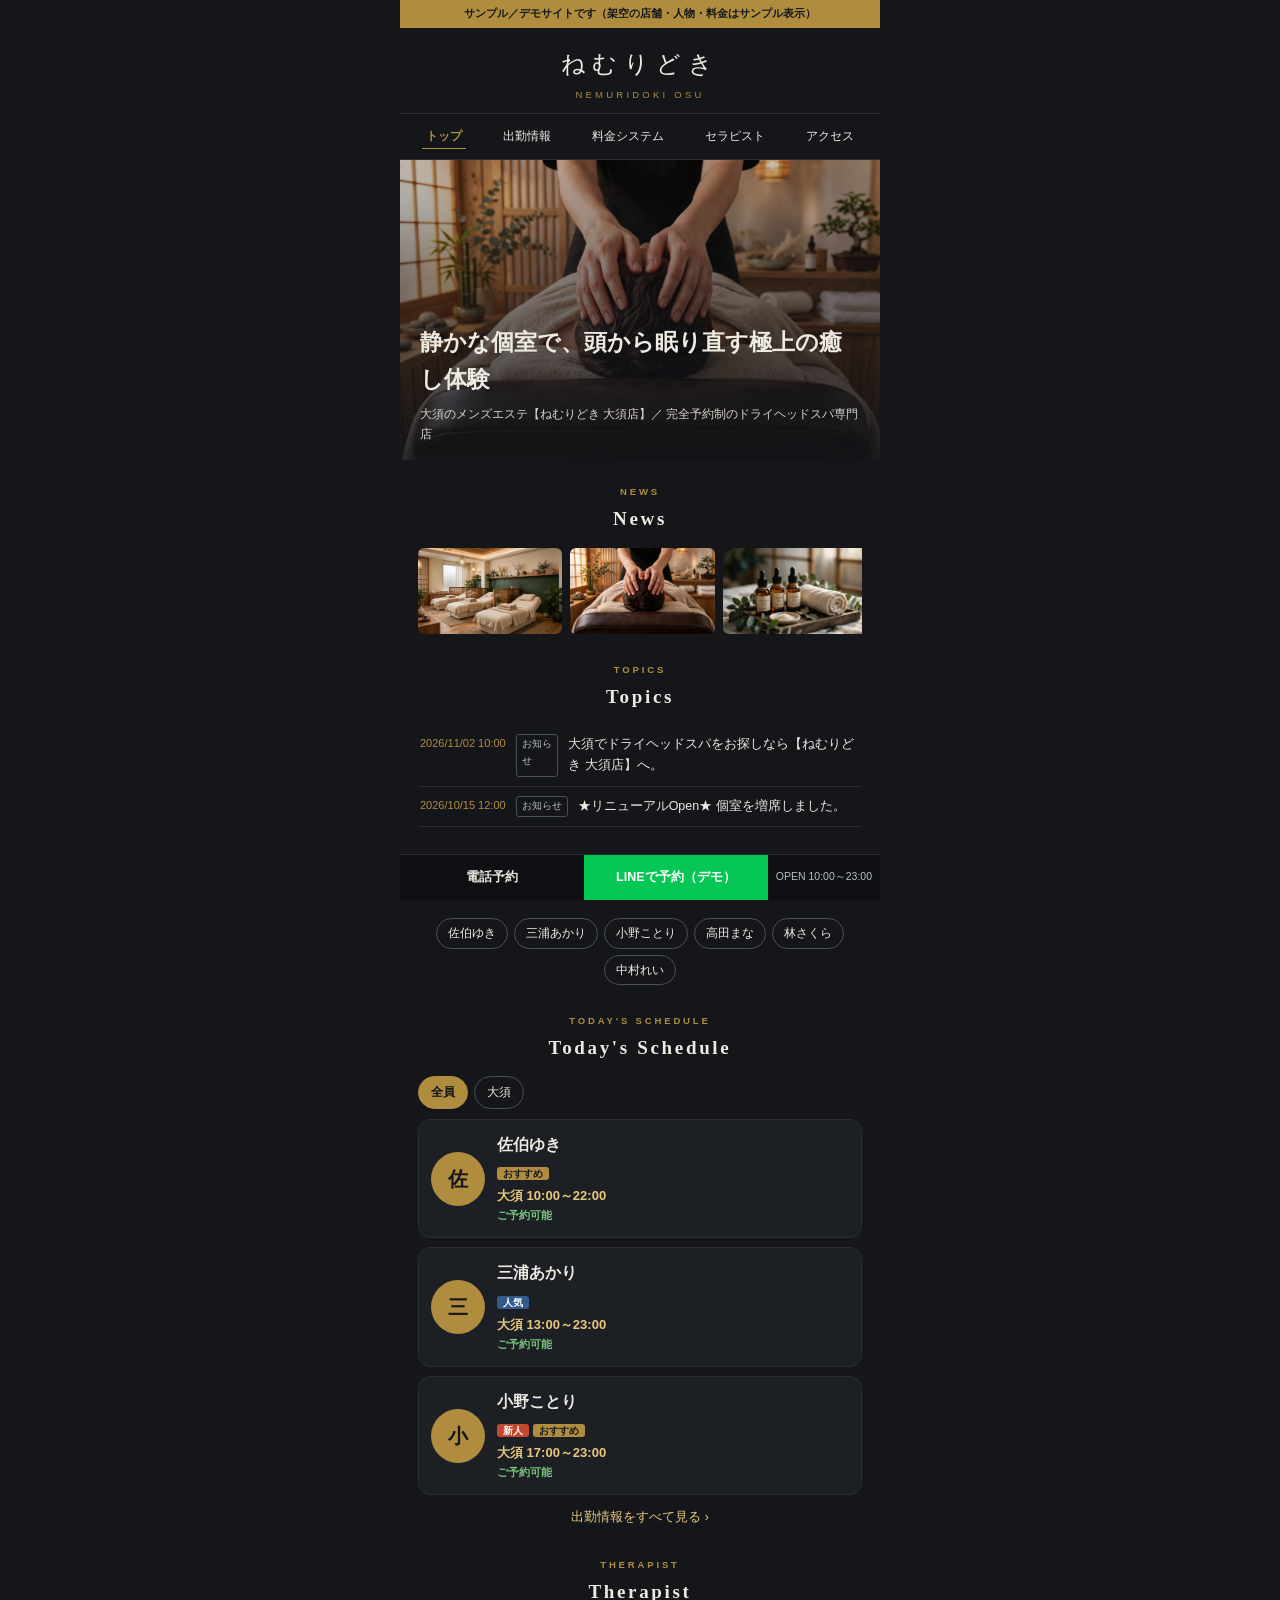
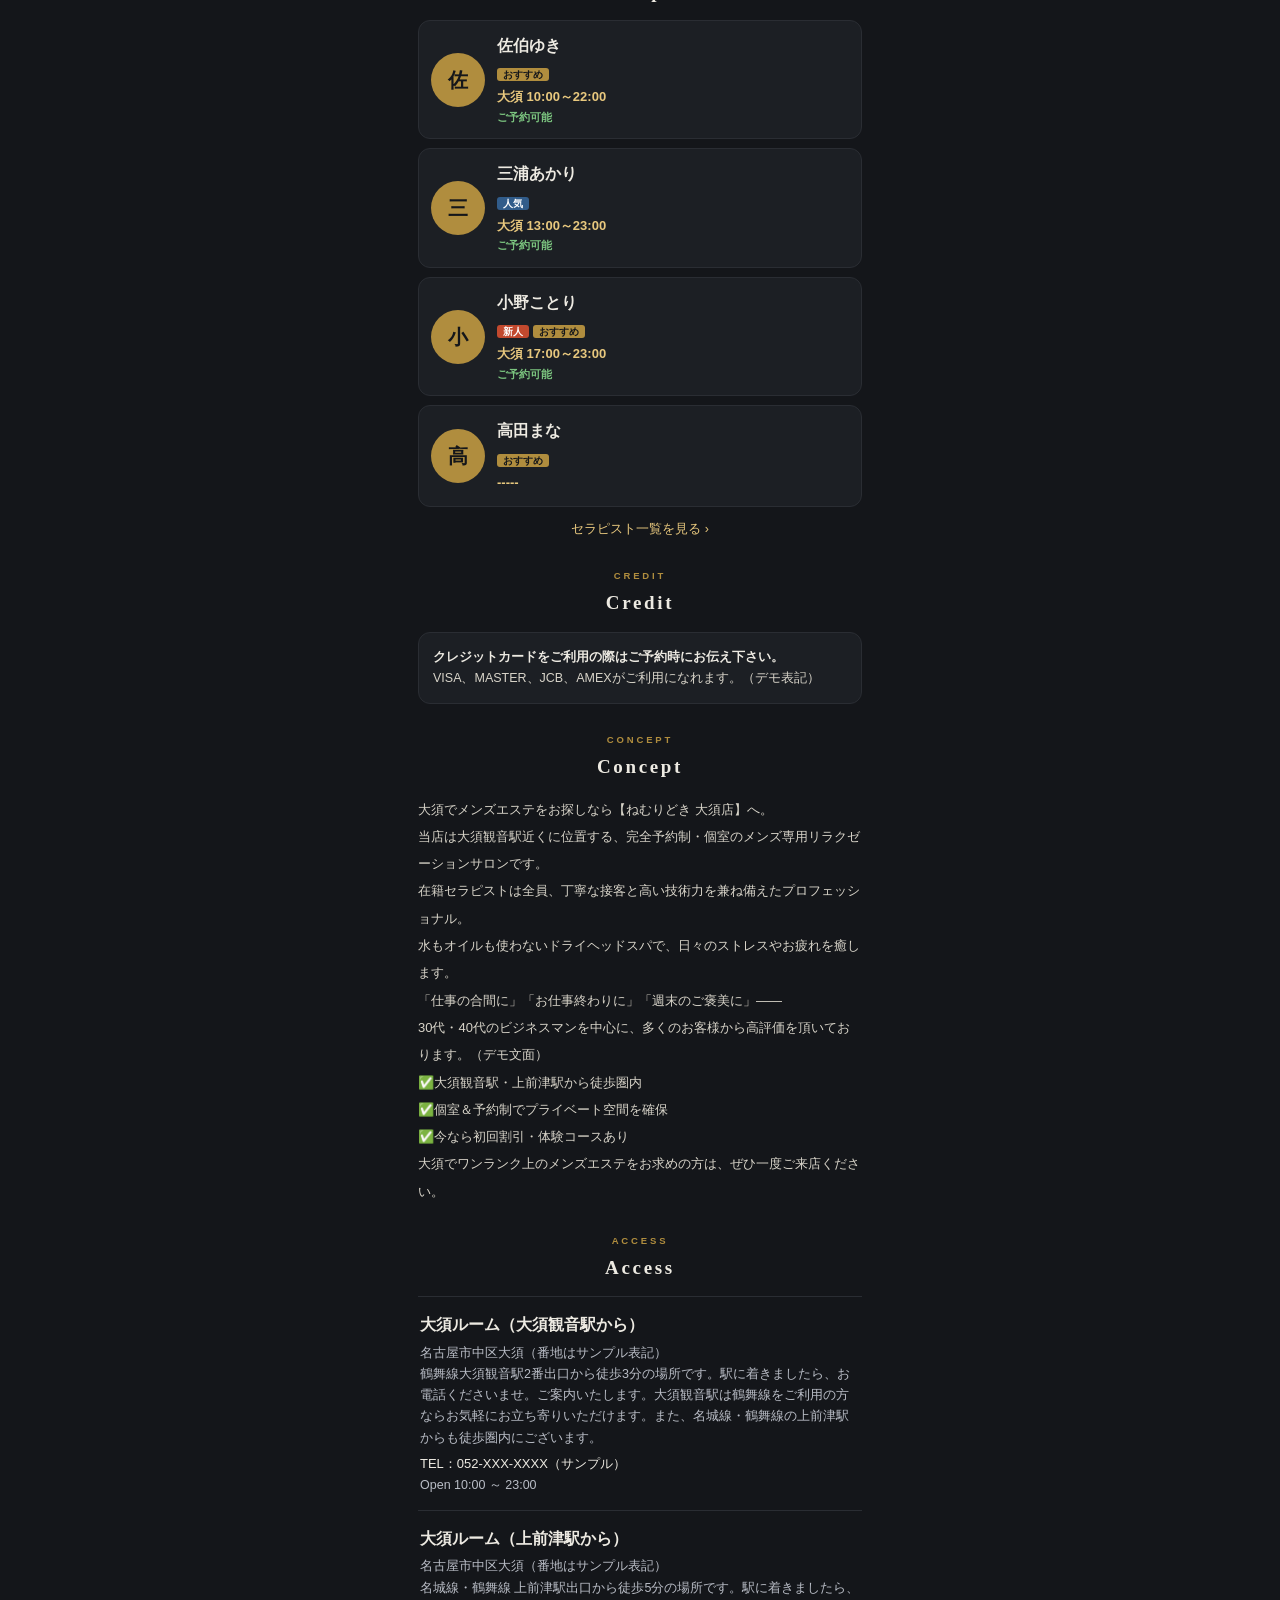
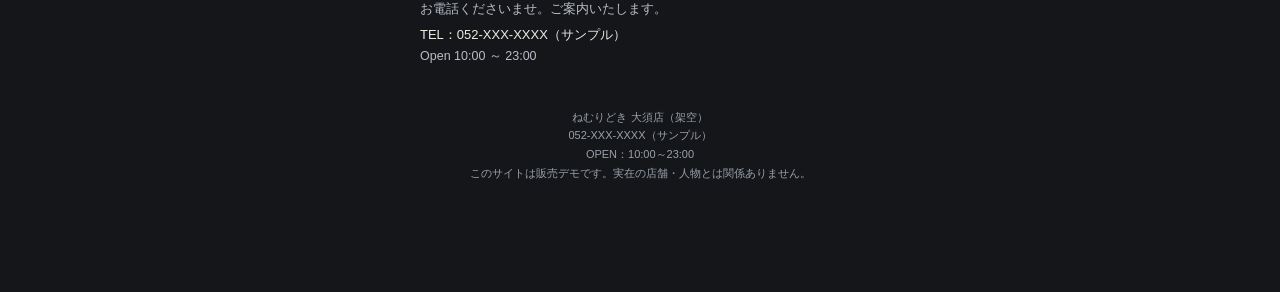
==== index.html @ 0ab3f59b "Build Hideaways-goal replica with Osu text (fictional demo)" ====
<!DOCTYPE html><html lang="ja"><head><meta charset="UTF-8"><meta name="viewport" content="width=device-width,initial-scale=1">
<title>大須のメンズエステ【ねむりどき 大須店】静かな個室で極上の癒し体験（デモ）</title><link rel="stylesheet" href="style.css"></head><body>
<div class="demo">サンプル／デモサイトです（架空の店舗・人物・料金はサンプル表示）</div>
<header class="top"><div class="logo">ねむりどき<small>NEMURIDOKI OSU</small></div></header>
<nav class="main"><a href="index.html" class="on">トップ</a><a href="schedule.html">出勤情報</a><a href="system.html">料金システム</a><a href="therapist.html">セラピスト</a><a href="#access">アクセス</a></nav>
<div class="fv"><img src="img/treatment.jpg"><div class="veil"></div><div class="txt">
<h1>静かな個室で、頭から眠り直す極上の癒し体験</h1>
<p>大須のメンズエステ【ねむりどき 大須店】／ 完全予約制のドライヘッドスパ専門店</p></div></div>
<section><h2 class="sec"><small>NEWS</small>News</h2>
<div class="slider"><img src="img/interior.jpg"><img src="img/treatment.jpg"><img src="img/aroma.jpg"></div>
</section>
<section><h2 class="sec"><small>TOPICS</small>Topics</h2>
<div class="topic"><span class="d">2026/11/02 10:00</span><span class="tag">お知らせ</span><span>大須でドライヘッドスパをお探しなら【ねむりどき 大須店】へ。</span></div>
<div class="topic"><span class="d">2026/10/15 12:00</span><span class="tag">お知らせ</span><span>★リニューアルOpen★ 個室を増席しました。</span></div>
</section>
<section><h2 class="sec"><small>PICK UP</small>Pick Up</h2>
<div class="pickup"><span>佐伯ゆき</span><span>三浦あかり</span><span>小野ことり</span><span>高田まな</span><span>林さくら</span><span>中村れい</span></div>
</section>
<section><h2 class="sec"><small>TODAY'S SCHEDULE</small>Today's Schedule</h2>
<div class="tabs"><span class="on">全員</span><span>大須</span></div>
<div id="today"></div>
<a class="more" href="schedule.html">出勤情報をすべて見る ›</a>
</section>
<section><h2 class="sec"><small>THERAPIST</small>Therapist</h2>
<div id="pickup"></div>
<a class="more" href="therapist.html">セラピスト一覧を見る ›</a>
</section>
<section><h2 class="sec"><small>CREDIT</small>Credit</h2>
<div class="credit"><b>クレジットカードをご利用の際はご予約時にお伝え下さい。</b><br>VISA、MASTER、JCB、AMEXがご利用になれます。（デモ表記）</div>
</section>
<section><h2 class="sec"><small>CONCEPT</small>Concept</h2>
<div class="concept">
<p>大須でメンズエステをお探しなら【ねむりどき 大須店】へ。</p>
<p>当店は大須観音駅近くに位置する、完全予約制・個室のメンズ専用リラクゼーションサロンです。</p>
<p>在籍セラピストは全員、丁寧な接客と高い技術力を兼ね備えたプロフェッショナル。</p>
<p>水もオイルも使わないドライヘッドスパで、日々のストレスやお疲れを癒します。</p>
<p>「仕事の合間に」「お仕事終わりに」「週末のご褒美に」——</p>
<p>30代・40代のビジネスマンを中心に、多くのお客様から高評価を頂いております。（デモ文面）</p>
<p><span class="ck">✅</span>大須観音駅・上前津駅から徒歩圏内</p>
<p><span class="ck">✅</span>個室＆予約制でプライベート空間を確保</p>
<p><span class="ck">✅</span>今なら初回割引・体験コースあり</p>
<p>大須でワンランク上のメンズエステをお求めの方は、ぜひ一度ご来店ください。</p>
</div></section>
<section id="access"><h2 class="sec"><small>ACCESS</small>Access</h2>
<div class="room"><h3>大須ルーム（大須観音駅から）</h3>
<p>名古屋市中区大須（番地はサンプル表記）</p>
<p>鶴舞線大須観音駅2番出口から徒歩3分の場所です。駅に着きましたら、お電話くださいませ。ご案内いたします。大須観音駅は鶴舞線をご利用の方ならお気軽にお立ち寄りいただけます。また、名城線・鶴舞線の上前津駅からも徒歩圏内にございます。</p>
<p class="tel">TEL：052-XXX-XXXX（サンプル）</p><p>Open 10:00 ～ 23:00</p></div>
<div class="room"><h3>大須ルーム（上前津駅から）</h3>
<p>名古屋市中区大須（番地はサンプル表記）</p>
<p>名城線・鶴舞線 上前津駅出口から徒歩5分の場所です。駅に着きましたら、お電話くださいませ。ご案内いたします。</p>
<p class="tel">TEL：052-XXX-XXXX（サンプル）</p><p>Open 10:00 ～ 23:00</p></div>
</section>
<footer>ねむりどき 大須店（架空）<br>052-XXX-XXXX（サンプル）<br>OPEN：10:00～23:00<br>このサイトは販売デモです。実在の店舗・人物とは関係ありません。</footer>
<div class="bar"><a href="tel:0520000000">電話予約</a><a class="line" href="#">LINEで予約（デモ）</a><span class="open">OPEN 10:00～23:00</span></div>
<script>
const STAFF=[
 {n:"佐伯ゆき",ini:"佐",tm:"10:00～22:00",room:"大須",ok:true,badges:["rec"],prof:"店長 ／ 歴8年。ドライヘッド全般と眼精疲労ケア。"},
 {n:"三浦あかり",ini:"三",tm:"13:00～23:00",room:"大須",ok:true,badges:["pop"],prof:"歴5年。アロマヘッドと香りの相談。"},
 {n:"小野ことり",ini:"小",tm:"17:00～23:00",room:"大須",ok:true,badges:["new","rec"],prof:"歴3年。フットと快眠セット。（新人）"},
 {n:"高田まな",ini:"高",tm:"-----",room:"",ok:false,badges:["rec"],prof:"歴6年。首・肩の集中ケア。"},
 {n:"林さくら",ini:"林",tm:"-----",room:"",ok:false,badges:["new"],prof:"歴2年。初めての方の案内担当。（新人）"},
 {n:"中村れい",ini:"中",tm:"-----",room:"",ok:false,badges:["pop"],prof:"歴7年。ロングコースの眠りの深さ。"}
];
const B={new:'<span class="bdg new">新人</span>',rec:'<span class="bdg rec">おすすめ</span>',pop:'<span class="bdg pop">人気</span>'};
function card(s,full){return `<div class="tcard"><div class="av">${s.ini}</div><div><h3>${s.n}</h3>${s.badges.map(b=>B[b]).join("")}<div class="tm">${s.ok?s.room+" "+s.tm:s.tm}</div>${s.ok?'<div class="st">ご予約可能</div>':""}${full?`<p>${s.prof}</p>`:""}</div></div>`}
document.getElementById("today").innerHTML=STAFF.filter(s=>s.ok).map(s=>card(s)).join("");
document.getElementById("pickup").innerHTML=STAFF.slice(0,4).map(s=>card(s)).join("");
</script>
</body></html>
---- style.css ----
*{margin:0;padding:0;box-sizing:border-box}
body{font-family:"Hiragino Kaku Gothic ProN",sans-serif;background:#14161A;color:#EDEAE2;max-width:480px;margin:0 auto;line-height:1.7}
img{display:block;width:100%}
a{color:inherit}
.demo{background:#B08D3E;color:#14161A;font-size:10.5px;font-weight:700;text-align:center;padding:5px 8px}
header.top{padding:16px 18px 10px;text-align:center;border-bottom:1px solid #2A2D33}
.logo{font-family:"Hiragino Mincho ProN",serif;font-size:24px;letter-spacing:.28em}
.logo small{display:block;font-family:"Hiragino Kaku Gothic ProN",sans-serif;font-size:9.5px;letter-spacing:.34em;color:#B08D3E;margin-top:2px}
nav.main{display:flex;justify-content:space-around;padding:10px 6px;border-bottom:1px solid #2A2D33;font-size:12px}
nav.main a{text-decoration:none;padding:2px 4px}
nav.main a.on{color:#B08D3E;font-weight:700;border-bottom:1px solid #B08D3E}
.fv{position:relative}
.fv img{height:300px;object-fit:cover}
.fv .veil{position:absolute;inset:0;background:linear-gradient(180deg,rgba(20,22,26,.25),rgba(20,22,26,.88))}
.fv .txt{position:absolute;left:20px;right:20px;bottom:16px}
.fv h1{font-family:"Hiragino Mincho ProN",serif;font-size:23px;line-height:1.6;font-weight:600}
.fv p{font-size:11.5px;opacity:.9;margin-top:6px}
section{padding:24px 18px 4px}
h2.sec{font-family:"Hiragino Mincho ProN",serif;font-size:19px;letter-spacing:.14em;text-align:center;margin-bottom:12px}
h2.sec small{display:block;font-family:"Hiragino Kaku Gothic ProN",sans-serif;font-size:9.5px;letter-spacing:.3em;color:#B08D3E;margin-bottom:3px}
.slider{display:flex;gap:8px;overflow:hidden}
.slider img{width:32.5%;height:86px;object-fit:cover;border-radius:6px;flex:none}
.topic{display:flex;gap:10px;padding:9px 2px;border-bottom:1px solid #2A2D33;font-size:12.5px}
.topic .d{color:#B08D3E;font-size:11px;white-space:nowrap}
.topic .tag{font-size:10px;border:1px solid #4A4E57;border-radius:3px;padding:0 5px;color:#B9BDC6}
.pickup{display:flex;flex-wrap:wrap;gap:6px;justify-content:center}
.pickup span{border:1px solid #4A4E57;border-radius:999px;padding:4px 11px;font-size:12px}
.tabs{display:flex;gap:6px;flex-wrap:wrap;margin-bottom:10px}
.tabs button,.tabs span{border:1px solid #4A4E57;background:transparent;color:#EDEAE2;border-radius:999px;padding:5px 12px;font-size:12px;cursor:pointer}
.tabs .on{background:#B08D3E;border-color:#B08D3E;color:#14161A;font-weight:700}
.tcard{display:flex;gap:12px;background:#1C1F24;border:1px solid #2A2D33;border-radius:12px;padding:12px;margin-top:9px;align-items:center}
.av{width:54px;height:54px;border-radius:50%;background:#B08D3E;color:#14161A;display:flex;align-items:center;justify-content:center;font-size:20px;font-weight:700;flex:none;font-family:"Hiragino Mincho ProN",serif}
.tcard h3{font-size:15.5px}
.tcard .tm{font-size:13px;font-weight:700;color:#E8C87E}
.tcard p{font-size:11.5px;color:#B9BDC6}
.bdg{font-size:9.5px;font-weight:900;border-radius:3px;padding:1px 6px;margin-right:4px}
.bdg.new{background:#C2492E;color:#fff}.bdg.rec{background:#B08D3E;color:#14161A}.bdg.pop{background:#315C8A;color:#fff}
.st{font-size:10.5px;font-weight:700;color:#7BC47F}
.more{display:block;text-align:center;margin-top:12px;font-size:12.5px;color:#E8C87E;text-decoration:none}
.credit{background:#1C1F24;border:1px solid #2A2D33;border-radius:12px;padding:14px;font-size:12.5px;color:#D8D4C9}
.credit b{color:#EDEAE2}
.concept{font-size:13px;line-height:2.1;color:#D8D4C9}
.concept .ck{color:#E8C87E;font-weight:700}
.room{border-top:1px solid #2A2D33;padding:14px 2px}
.room h3{font-family:"Hiragino Mincho ProN",serif;font-size:16px;margin-bottom:4px}
.room p{font-size:12.5px;color:#B9BDC6}
.room .tel{font-size:13px;color:#EDEAE2;margin-top:4px}
table.sys{width:100%;border-collapse:collapse;margin-top:8px}
table.sys td{padding:9px 4px;border-bottom:1px solid #2A2D33;font-size:13.5px}
table.sys td:last-child{text-align:right;font-weight:700}
.tier{font-family:"Hiragino Mincho ProN",serif;font-size:17px;margin-top:18px;color:#E8C87E}
.tier small{display:block;font-family:"Hiragino Kaku Gothic ProN",sans-serif;font-size:11px;color:#B9BDC6;letter-spacing:0}
.promise{font-size:11.5px;color:#B08D3E;font-weight:700}
.note{font-size:11.5px;color:#9AA0AA;margin-top:8px;line-height:1.8}
footer{padding:22px 18px 110px;text-align:center;font-size:11px;color:#9AA0AA}
.bar{position:fixed;left:0;right:0;bottom:0;max-width:480px;margin:0 auto;display:flex;background:#0E1013;border-top:1px solid #2A2D33;z-index:5}
.bar a{flex:1;text-align:center;padding:12px 4px;font-size:12.5px;font-weight:700;text-decoration:none}
.bar a.line{background:#06C755;color:#fff}
.bar .open{align-self:center;font-size:10.5px;color:#B9BDC6;padding:0 8px;white-space:nowrap}
.hidden{display:none}
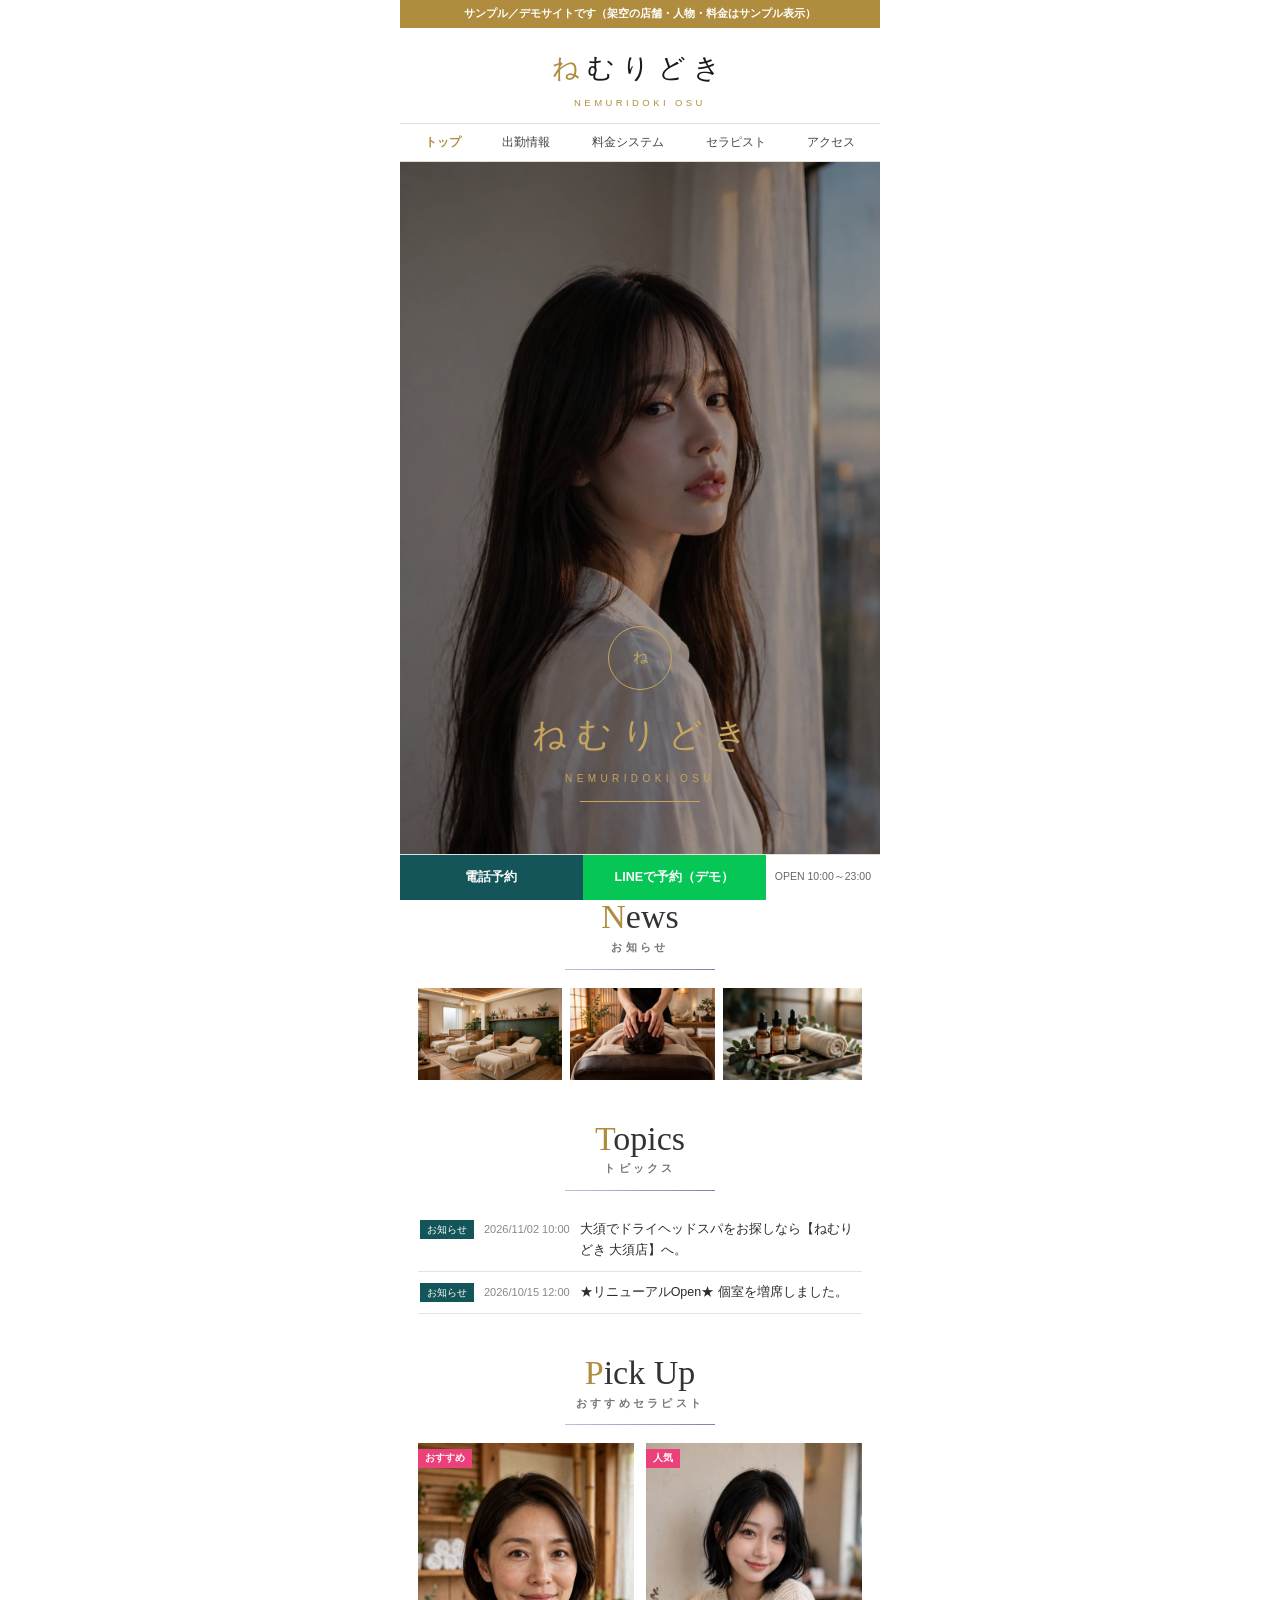
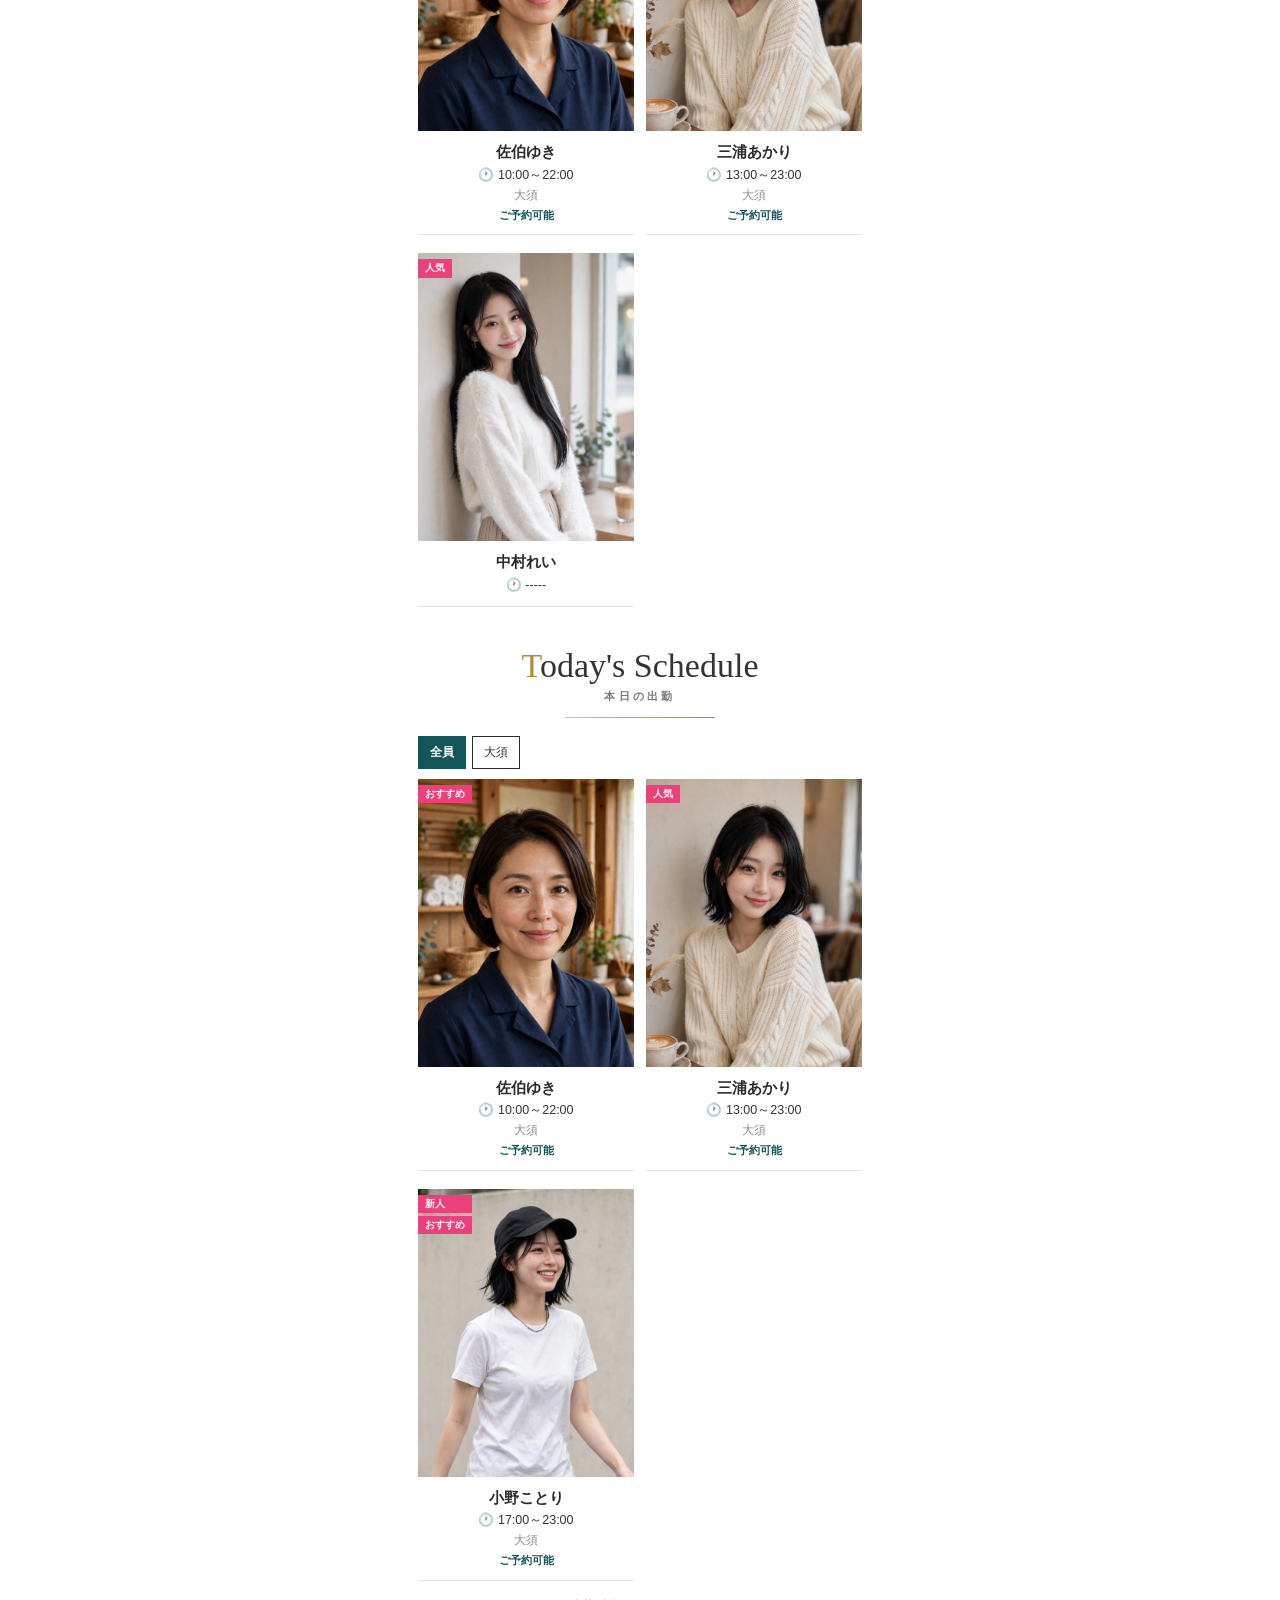
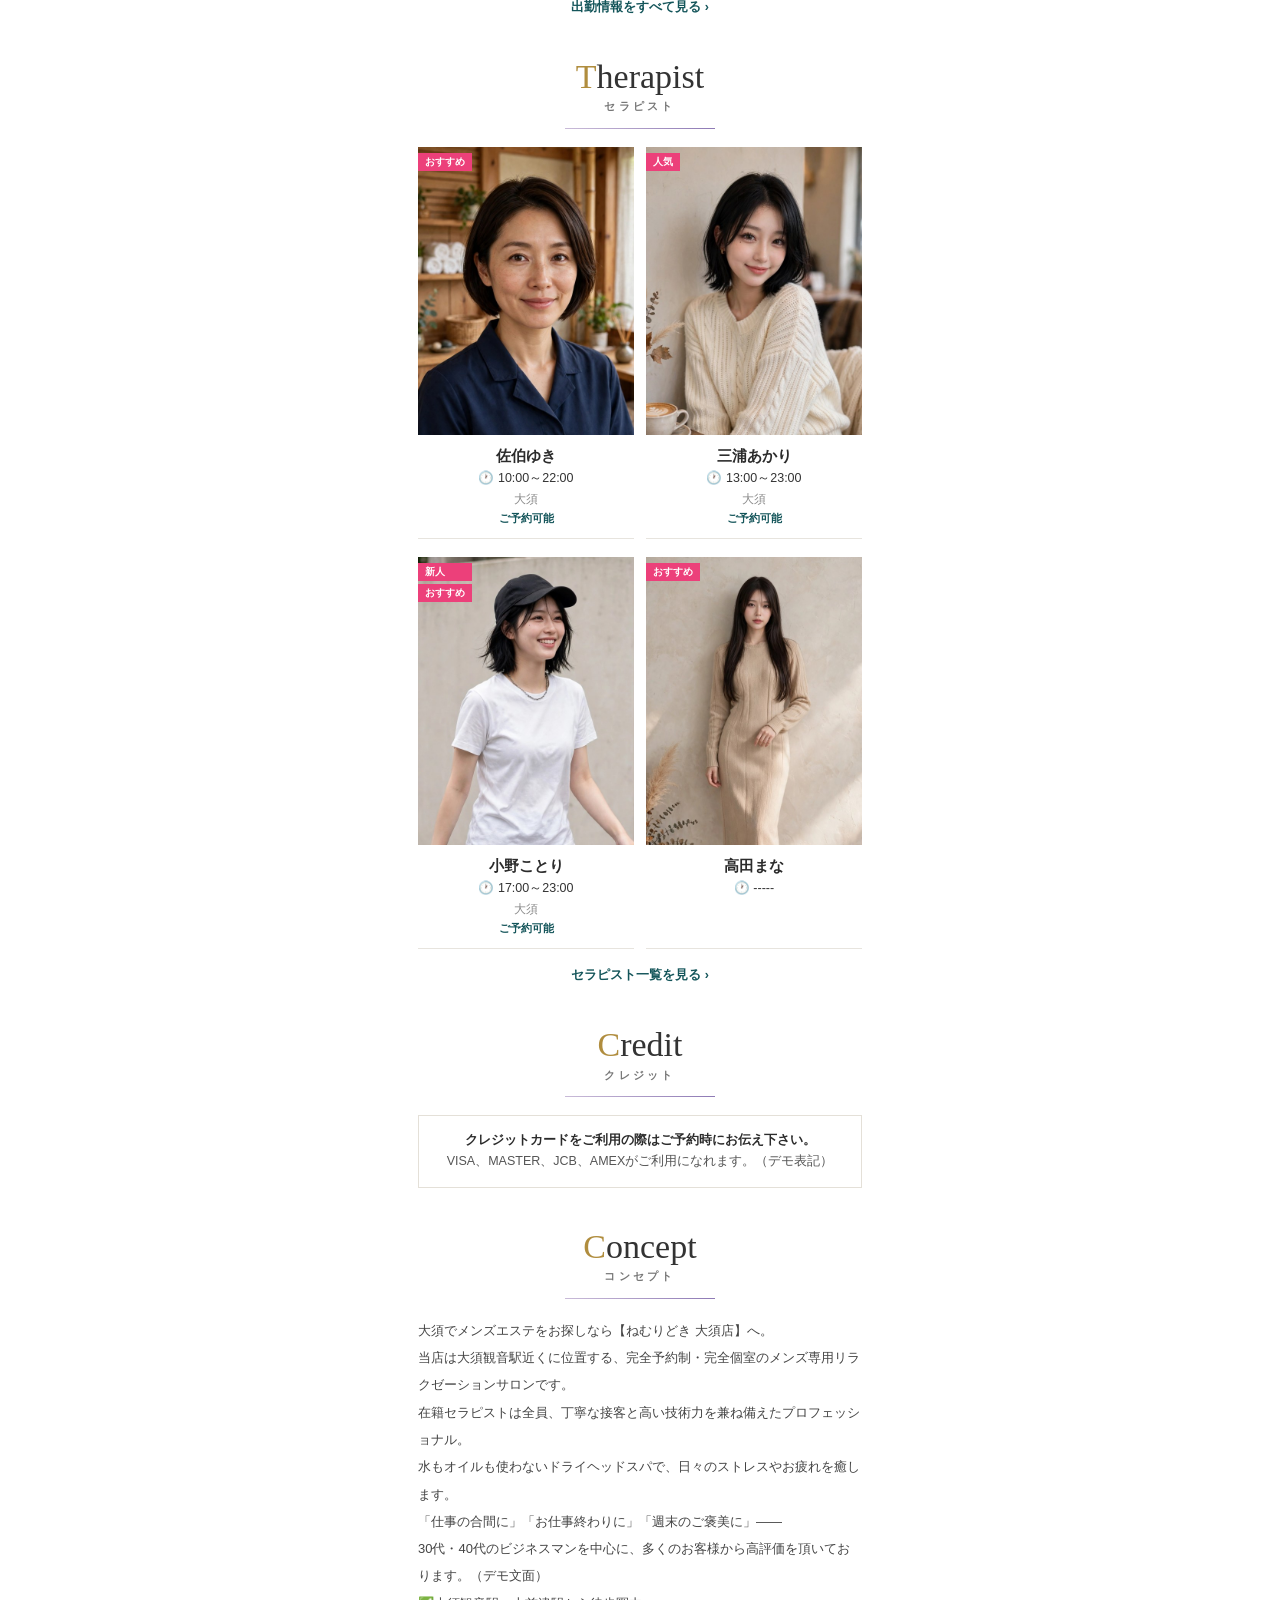
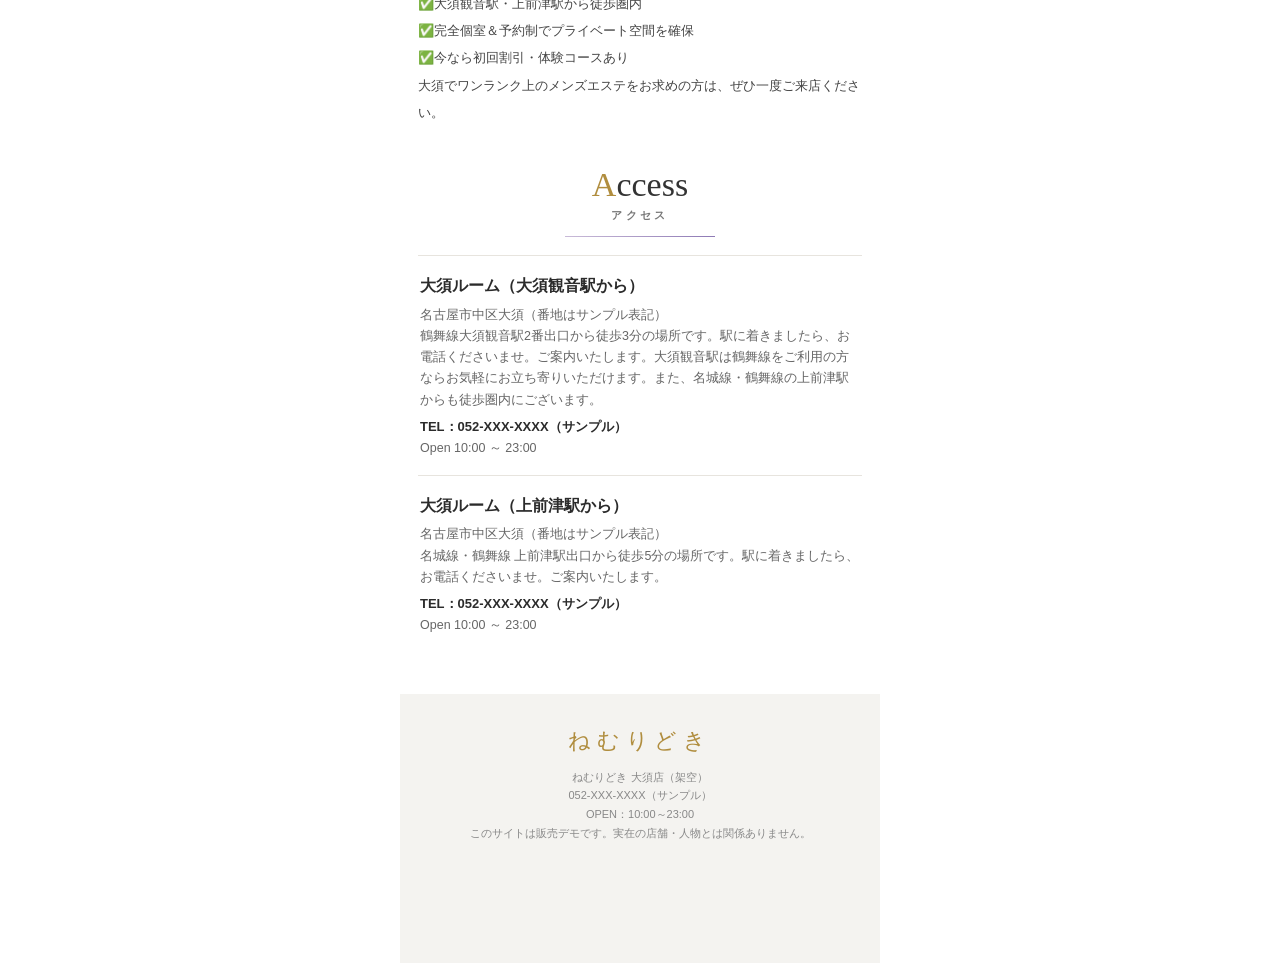
==== commit 6c5d7496: "Rebuild v2: match goal visuals (light theme, script headings, 3:4 photo cards, pink badges); staff p" ====
--- a/index.html
+++ b/index.html
@@ -1,47 +1,37 @@
-<!DOCTYPE html><html lang="ja"><head><meta charset="UTF-8"><meta name="viewport" content="width=device-width,initial-scale=1">
-<title>大須のメンズエステ【ねむりどき 大須店】静かな個室で極上の癒し体験（デモ）</title><link rel="stylesheet" href="style.css"></head><body>
-<div class="demo">サンプル／デモサイトです（架空の店舗・人物・料金はサンプル表示）</div>
-<header class="top"><div class="logo">ねむりどき<small>NEMURIDOKI OSU</small></div></header>
-<nav class="main"><a href="index.html" class="on">トップ</a><a href="schedule.html">出勤情報</a><a href="system.html">料金システム</a><a href="therapist.html">セラピスト</a><a href="#access">アクセス</a></nav>
-<div class="fv"><img src="img/treatment.jpg"><div class="veil"></div><div class="txt">
-<h1>静かな個室で、頭から眠り直す極上の癒し体験</h1>
-<p>大須のメンズエステ【ねむりどき 大須店】／ 完全予約制のドライヘッドスパ専門店</p></div></div>
-<section><h2 class="sec"><small>NEWS</small>News</h2>
-<div class="slider"><img src="img/interior.jpg"><img src="img/treatment.jpg"><img src="img/aroma.jpg"></div>
-</section>
-<section><h2 class="sec"><small>TOPICS</small>Topics</h2>
-<div class="topic"><span class="d">2026/11/02 10:00</span><span class="tag">お知らせ</span><span>大須でドライヘッドスパをお探しなら【ねむりどき 大須店】へ。</span></div>
-<div class="topic"><span class="d">2026/10/15 12:00</span><span class="tag">お知らせ</span><span>★リニューアルOpen★ 個室を増席しました。</span></div>
-</section>
-<section><h2 class="sec"><small>PICK UP</small>Pick Up</h2>
-<div class="pickup"><span>佐伯ゆき</span><span>三浦あかり</span><span>小野ことり</span><span>高田まな</span><span>林さくら</span><span>中村れい</span></div>
-</section>
-<section><h2 class="sec"><small>TODAY'S SCHEDULE</small>Today's Schedule</h2>
+<!DOCTYPE html><html lang="ja"><head><meta charset="UTF-8"><meta name="viewport" content="width=device-width,initial-scale=1"><title>大須のメンズエステ【ねむりどき 大須店】完全個室で極上の癒し体験（デモ）</title><link rel="stylesheet" href="style.css"></head><body>
+<div class="demo">サンプル／デモサイトです（架空の店舗・人物・料金はサンプル表示）</div><div id="splash"><div class="lg">ねむりどき<small>NEMURIDOKI OSU</small></div></div><header class="top"><div class="logo"><span class="g">ね</span>むりどき<small>NEMURIDOKI OSU</small></div></header>
+<nav class="main"><a href="index.html" class="on">トップ</a><a href="schedule.html" >出勤情報</a><a href="system.html" >料金システム</a><a href="therapist.html" >セラピスト</a><a href="index.html#access" >アクセス</a></nav>
+<div class="fv"><img src="img/hero.jpg"><div class="veil"></div><div class="lg"><div class="mark">ね</div><div class="nm">ねむりどき</div><div class="en">NEMURIDOKI OSU</div><div class="rule"></div></div></div>
+<section><h2 class="sec"><span class="en">News</span><span class="ja">お知らせ</span></h2>
+<div class="slider"><img src="img/interior.jpg"><img src="img/treatment.jpg"><img src="img/aroma.jpg"></div></section>
+<section><h2 class="sec"><span class="en">Topics</span><span class="ja">トピックス</span></h2>
+<div class="topic"><span class="tag">お知らせ</span><span class="d">2026/11/02 10:00</span><span>大須でドライヘッドスパをお探しなら【ねむりどき 大須店】へ。</span></div>
+<div class="topic"><span class="tag">お知らせ</span><span class="d">2026/10/15 12:00</span><span>★リニューアルOpen★ 個室を増席しました。</span></div></section>
+<section><h2 class="sec"><span class="en">Pick Up</span><span class="ja">おすすめセラピスト</span></h2>
+<div class="grid" id="pickup"></div></section>
+<section><h2 class="sec"><span class="en">Today's Schedule</span><span class="ja">本日の出勤</span></h2>
 <div class="tabs"><span class="on">全員</span><span>大須</span></div>
-<div id="today"></div>
-<a class="more" href="schedule.html">出勤情報をすべて見る ›</a>
-</section>
-<section><h2 class="sec"><small>THERAPIST</small>Therapist</h2>
-<div id="pickup"></div>
-<a class="more" href="therapist.html">セラピスト一覧を見る ›</a>
-</section>
-<section><h2 class="sec"><small>CREDIT</small>Credit</h2>
-<div class="credit"><b>クレジットカードをご利用の際はご予約時にお伝え下さい。</b><br>VISA、MASTER、JCB、AMEXがご利用になれます。（デモ表記）</div>
-</section>
-<section><h2 class="sec"><small>CONCEPT</small>Concept</h2>
+<div class="grid" id="today"></div>
+<a class="more" href="schedule.html">出勤情報をすべて見る ›</a></section>
+<section><h2 class="sec"><span class="en">Therapist</span><span class="ja">セラピスト</span></h2>
+<div class="grid" id="therapists"></div>
+<a class="more" href="therapist.html">セラピスト一覧を見る ›</a></section>
+<section><h2 class="sec"><span class="en">Credit</span><span class="ja">クレジット</span></h2>
+<div class="credit"><b>クレジットカードをご利用の際はご予約時にお伝え下さい。</b><br>VISA、MASTER、JCB、AMEXがご利用になれます。（デモ表記）</div></section>
+<section><h2 class="sec"><span class="en">Concept</span><span class="ja">コンセプト</span></h2>
 <div class="concept">
 <p>大須でメンズエステをお探しなら【ねむりどき 大須店】へ。</p>
-<p>当店は大須観音駅近くに位置する、完全予約制・個室のメンズ専用リラクゼーションサロンです。</p>
+<p>当店は大須観音駅近くに位置する、完全予約制・完全個室のメンズ専用リラクゼーションサロンです。</p>
 <p>在籍セラピストは全員、丁寧な接客と高い技術力を兼ね備えたプロフェッショナル。</p>
 <p>水もオイルも使わないドライヘッドスパで、日々のストレスやお疲れを癒します。</p>
 <p>「仕事の合間に」「お仕事終わりに」「週末のご褒美に」——</p>
 <p>30代・40代のビジネスマンを中心に、多くのお客様から高評価を頂いております。（デモ文面）</p>
 <p><span class="ck">✅</span>大須観音駅・上前津駅から徒歩圏内</p>
-<p><span class="ck">✅</span>個室＆予約制でプライベート空間を確保</p>
+<p><span class="ck">✅</span>完全個室＆予約制でプライベート空間を確保</p>
 <p><span class="ck">✅</span>今なら初回割引・体験コースあり</p>
 <p>大須でワンランク上のメンズエステをお求めの方は、ぜひ一度ご来店ください。</p>
 </div></section>
-<section id="access"><h2 class="sec"><small>ACCESS</small>Access</h2>
+<section id="access"><h2 class="sec"><span class="en">Access</span><span class="ja">アクセス</span></h2>
 <div class="room"><h3>大須ルーム（大須観音駅から）</h3>
 <p>名古屋市中区大須（番地はサンプル表記）</p>
 <p>鶴舞線大須観音駅2番出口から徒歩3分の場所です。駅に着きましたら、お電話くださいませ。ご案内いたします。大須観音駅は鶴舞線をご利用の方ならお気軽にお立ち寄りいただけます。また、名城線・鶴舞線の上前津駅からも徒歩圏内にございます。</p>
@@ -51,20 +41,12 @@
 <p>名城線・鶴舞線 上前津駅出口から徒歩5分の場所です。駅に着きましたら、お電話くださいませ。ご案内いたします。</p>
 <p class="tel">TEL：052-XXX-XXXX（サンプル）</p><p>Open 10:00 ～ 23:00</p></div>
 </section>
-<footer>ねむりどき 大須店（架空）<br>052-XXX-XXXX（サンプル）<br>OPEN：10:00～23:00<br>このサイトは販売デモです。実在の店舗・人物とは関係ありません。</footer>
+<footer><div class="fl">ねむりどき</div>ねむりどき 大須店（架空）<br>052-XXX-XXXX（サンプル）<br>OPEN：10:00～23:00<br>このサイトは販売デモです。実在の店舗・人物とは関係ありません。</footer>
 <div class="bar"><a href="tel:0520000000">電話予約</a><a class="line" href="#">LINEで予約（デモ）</a><span class="open">OPEN 10:00～23:00</span></div>
+<script src="staff.js"></script>
 <script>
-const STAFF=[
- {n:"佐伯ゆき",ini:"佐",tm:"10:00～22:00",room:"大須",ok:true,badges:["rec"],prof:"店長 ／ 歴8年。ドライヘッド全般と眼精疲労ケア。"},
- {n:"三浦あかり",ini:"三",tm:"13:00～23:00",room:"大須",ok:true,badges:["pop"],prof:"歴5年。アロマヘッドと香りの相談。"},
- {n:"小野ことり",ini:"小",tm:"17:00～23:00",room:"大須",ok:true,badges:["new","rec"],prof:"歴3年。フットと快眠セット。（新人）"},
- {n:"高田まな",ini:"高",tm:"-----",room:"",ok:false,badges:["rec"],prof:"歴6年。首・肩の集中ケア。"},
- {n:"林さくら",ini:"林",tm:"-----",room:"",ok:false,badges:["new"],prof:"歴2年。初めての方の案内担当。（新人）"},
- {n:"中村れい",ini:"中",tm:"-----",room:"",ok:false,badges:["pop"],prof:"歴7年。ロングコースの眠りの深さ。"}
-];
-const B={new:'<span class="bdg new">新人</span>',rec:'<span class="bdg rec">おすすめ</span>',pop:'<span class="bdg pop">人気</span>'};
-function card(s,full){return `<div class="tcard"><div class="av">${s.ini}</div><div><h3>${s.n}</h3>${s.badges.map(b=>B[b]).join("")}<div class="tm">${s.ok?s.room+" "+s.tm:s.tm}</div>${s.ok?'<div class="st">ご予約可能</div>':""}${full?`<p>${s.prof}</p>`:""}</div></div>`}
-document.getElementById("today").innerHTML=STAFF.filter(s=>s.ok).map(s=>card(s)).join("");
-document.getElementById("pickup").innerHTML=STAFF.slice(0,4).map(s=>card(s)).join("");
+document.getElementById("pickup").innerHTML=[STAFF[0],STAFF[1],STAFF[5]].map(s=>cardHTML(s)).join("");
+document.getElementById("today").innerHTML=STAFF.filter(s=>s.ok).map(s=>cardHTML(s)).join("");
+document.getElementById("therapists").innerHTML=STAFF.slice(0,4).map(s=>cardHTML(s)).join("");
 </script>
 </body></html>
--- a/style.css
+++ b/style.css
@@ -1,60 +1,84 @@
 *{margin:0;padding:0;box-sizing:border-box}
-body{font-family:"Hiragino Kaku Gothic ProN",sans-serif;background:#14161A;color:#EDEAE2;max-width:480px;margin:0 auto;line-height:1.7}
+body{font-family:"Hiragino Kaku Gothic ProN",sans-serif;background:#fff;color:#2B2B2B;max-width:480px;margin:0 auto;line-height:1.7}
 img{display:block;width:100%}
 a{color:inherit}
-.demo{background:#B08D3E;color:#14161A;font-size:10.5px;font-weight:700;text-align:center;padding:5px 8px}
-header.top{padding:16px 18px 10px;text-align:center;border-bottom:1px solid #2A2D33}
-.logo{font-family:"Hiragino Mincho ProN",serif;font-size:24px;letter-spacing:.28em}
-.logo small{display:block;font-family:"Hiragino Kaku Gothic ProN",sans-serif;font-size:9.5px;letter-spacing:.34em;color:#B08D3E;margin-top:2px}
-nav.main{display:flex;justify-content:space-around;padding:10px 6px;border-bottom:1px solid #2A2D33;font-size:12px}
-nav.main a{text-decoration:none;padding:2px 4px}
-nav.main a.on{color:#B08D3E;font-weight:700;border-bottom:1px solid #B08D3E}
+.demo{background:#B08D3E;color:#fff;font-size:10.5px;font-weight:700;text-align:center;padding:5px 8px}
+#splash{position:fixed;inset:0;background:#111;z-index:50;display:flex;align-items:center;justify-content:center;transition:opacity .6s}
+#splash .lg{font-family:"Hiragino Mincho ProN",serif;color:#C6A55C;font-size:30px;letter-spacing:.3em;text-align:center}
+#splash .lg small{display:block;font-size:10px;letter-spacing:.4em;margin-top:6px}
+header.top{padding:18px 18px 12px;text-align:center}
+.logo{font-family:"Hiragino Mincho ProN",serif;font-size:27px;letter-spacing:.26em;color:#1a1a1a}
+.logo .g{color:#B08D3E}
+.logo small{display:block;font-family:"Hiragino Kaku Gothic ProN",sans-serif;font-size:9.5px;letter-spacing:.36em;color:#B08D3E;margin-top:3px}
+nav.main{display:flex;justify-content:space-around;border-top:1px solid #E4E0D8;border-bottom:1px solid #E4E0D8;padding:9px 4px;font-size:11.5px;background:#fff}
+nav.main a{text-decoration:none;color:#444}
+nav.main a.on{color:#B08D3E;font-weight:700}
 .fv{position:relative}
-.fv img{height:300px;object-fit:cover}
-.fv .veil{position:absolute;inset:0;background:linear-gradient(180deg,rgba(20,22,26,.25),rgba(20,22,26,.88))}
-.fv .txt{position:absolute;left:20px;right:20px;bottom:16px}
-.fv h1{font-family:"Hiragino Mincho ProN",serif;font-size:23px;line-height:1.6;font-weight:600}
-.fv p{font-size:11.5px;opacity:.9;margin-top:6px}
-section{padding:24px 18px 4px}
-h2.sec{font-family:"Hiragino Mincho ProN",serif;font-size:19px;letter-spacing:.14em;text-align:center;margin-bottom:12px}
-h2.sec small{display:block;font-family:"Hiragino Kaku Gothic ProN",sans-serif;font-size:9.5px;letter-spacing:.3em;color:#B08D3E;margin-bottom:3px}
+.fv img{height:78vh;min-height:480px;object-fit:cover;object-position:top}
+.fv .veil{position:absolute;inset:0;background:rgba(10,10,10,.38)}
+.fv .lg{position:absolute;inset:0;display:flex;flex-direction:column;align-items:center;justify-content:flex-end;padding-bottom:13%;color:#C6A55C;font-family:"Hiragino Mincho ProN",serif}
+.fv .lg .mark{font-size:15px;letter-spacing:.5em;border:1px solid #C6A55C;border-radius:50%;width:64px;height:64px;display:flex;align-items:center;justify-content:center;padding-left:.5em}
+.fv .lg .nm{font-size:34px;letter-spacing:.3em;margin-top:16px;padding-left:.3em}
+.fv .lg .en{font-size:10px;letter-spacing:.44em;margin-top:6px;font-family:"Hiragino Kaku Gothic ProN",sans-serif}
+.fv .rule{width:120px;height:1px;background:#C6A55C;margin-top:14px}
+.banner{position:relative}
+.banner img{height:180px;object-fit:cover;object-position:top}
+.banner .veil{position:absolute;inset:0;background:rgba(10,10,10,.35)}
+.banner .lg{position:absolute;inset:0;display:flex;align-items:center;justify-content:center;color:#C6A55C;font-family:"Hiragino Mincho ProN",serif;font-size:22px;letter-spacing:.3em}
+section{padding:34px 18px 6px}
+h2.sec{text-align:center;margin-bottom:18px}
+h2.sec .en{font-family:"Great Vibes","Snell Roundhand","Segoe Script",cursive;font-size:34px;font-weight:400;color:#333;display:block;line-height:1.1}
+h2.sec .en::first-letter{color:#B08D3E}
+h2.sec .ja{font-size:11px;letter-spacing:.3em;color:#777;display:block;margin-top:2px}
+h2.sec::after{content:"";display:block;width:150px;height:1px;background:linear-gradient(90deg,#C9BBD8,#8E7AB5);margin:12px auto 0}
 .slider{display:flex;gap:8px;overflow:hidden}
-.slider img{width:32.5%;height:86px;object-fit:cover;border-radius:6px;flex:none}
-.topic{display:flex;gap:10px;padding:9px 2px;border-bottom:1px solid #2A2D33;font-size:12.5px}
-.topic .d{color:#B08D3E;font-size:11px;white-space:nowrap}
-.topic .tag{font-size:10px;border:1px solid #4A4E57;border-radius:3px;padding:0 5px;color:#B9BDC6}
-.pickup{display:flex;flex-wrap:wrap;gap:6px;justify-content:center}
-.pickup span{border:1px solid #4A4E57;border-radius:999px;padding:4px 11px;font-size:12px}
+.slider img{width:32.5%;height:92px;object-fit:cover;flex:none}
+.topic{display:flex;gap:10px;padding:10px 2px;border-bottom:1px solid #E7E4DE;font-size:12.5px;align-items:baseline}
+.topic .d{color:#888;font-size:11px;white-space:nowrap}
+.topic .tag{font-size:10px;background:#14555A;color:#fff;padding:1px 7px;white-space:nowrap}
+.grid{display:grid;grid-template-columns:1fr 1fr;gap:18px 12px}
+.card{text-align:center;padding-bottom:10px;border-bottom:1px solid #E7E4DE}
+.card .ph{position:relative}
+.card .ph img{aspect-ratio:3/4;object-fit:cover;object-position:top}
+.bdg{position:absolute;left:0;display:flex;flex-direction:column;gap:3px;top:6px}
+.bdg i{font-style:normal;background:#EC407A;color:#fff;font-size:9.5px;font-weight:700;padding:1px 7px;text-align:left}
+.card .nm{font-size:15px;font-weight:700;margin-top:8px}
+.card .tm{font-size:12.5px;color:#333}
+.card .rm{font-size:11.5px;color:#888}
+.card .st{font-size:11px;font-weight:700;color:#14555A}
+.card .pf{font-size:11px;color:#777;margin-top:3px;line-height:1.6}
+.more{display:block;text-align:center;margin-top:16px;font-size:12.5px;color:#14555A;text-decoration:none;font-weight:700}
+.credit{border:1px solid #E4E0D8;padding:14px;font-size:12.5px;color:#555;text-align:center}
+.credit b{color:#2B2B2B}
+.concept{font-size:13px;line-height:2.1;color:#444}
+.concept .ck{color:#B08D3E;font-weight:700}
+.room{border-top:1px solid #E7E4DE;padding:16px 2px}
+.room h3{font-family:"Hiragino Mincho ProN",serif;font-size:16px;margin-bottom:5px}
+.room p{font-size:12.5px;color:#666}
+.room .tel{font-size:13px;color:#2B2B2B;margin-top:5px;font-weight:700}
 .tabs{display:flex;gap:6px;flex-wrap:wrap;margin-bottom:10px}
-.tabs button,.tabs span{border:1px solid #4A4E57;background:transparent;color:#EDEAE2;border-radius:999px;padding:5px 12px;font-size:12px;cursor:pointer}
-.tabs .on{background:#B08D3E;border-color:#B08D3E;color:#14161A;font-weight:700}
-.tcard{display:flex;gap:12px;background:#1C1F24;border:1px solid #2A2D33;border-radius:12px;padding:12px;margin-top:9px;align-items:center}
-.av{width:54px;height:54px;border-radius:50%;background:#B08D3E;color:#14161A;display:flex;align-items:center;justify-content:center;font-size:20px;font-weight:700;flex:none;font-family:"Hiragino Mincho ProN",serif}
-.tcard h3{font-size:15.5px}
-.tcard .tm{font-size:13px;font-weight:700;color:#E8C87E}
-.tcard p{font-size:11.5px;color:#B9BDC6}
-.bdg{font-size:9.5px;font-weight:900;border-radius:3px;padding:1px 6px;margin-right:4px}
-.bdg.new{background:#C2492E;color:#fff}.bdg.rec{background:#B08D3E;color:#14161A}.bdg.pop{background:#315C8A;color:#fff}
-.st{font-size:10.5px;font-weight:700;color:#7BC47F}
-.more{display:block;text-align:center;margin-top:12px;font-size:12.5px;color:#E8C87E;text-decoration:none}
-.credit{background:#1C1F24;border:1px solid #2A2D33;border-radius:12px;padding:14px;font-size:12.5px;color:#D8D4C9}
-.credit b{color:#EDEAE2}
-.concept{font-size:13px;line-height:2.1;color:#D8D4C9}
-.concept .ck{color:#E8C87E;font-weight:700}
-.room{border-top:1px solid #2A2D33;padding:14px 2px}
-.room h3{font-family:"Hiragino Mincho ProN",serif;font-size:16px;margin-bottom:4px}
-.room p{font-size:12.5px;color:#B9BDC6}
-.room .tel{font-size:13px;color:#EDEAE2;margin-top:4px}
-table.sys{width:100%;border-collapse:collapse;margin-top:8px}
-table.sys td{padding:9px 4px;border-bottom:1px solid #2A2D33;font-size:13.5px}
-table.sys td:last-child{text-align:right;font-weight:700}
-.tier{font-family:"Hiragino Mincho ProN",serif;font-size:17px;margin-top:18px;color:#E8C87E}
-.tier small{display:block;font-family:"Hiragino Kaku Gothic ProN",sans-serif;font-size:11px;color:#B9BDC6;letter-spacing:0}
-.promise{font-size:11.5px;color:#B08D3E;font-weight:700}
-.note{font-size:11.5px;color:#9AA0AA;margin-top:8px;line-height:1.8}
-footer{padding:22px 18px 110px;text-align:center;font-size:11px;color:#9AA0AA}
-.bar{position:fixed;left:0;right:0;bottom:0;max-width:480px;margin:0 auto;display:flex;background:#0E1013;border-top:1px solid #2A2D33;z-index:5}
-.bar a{flex:1;text-align:center;padding:12px 4px;font-size:12.5px;font-weight:700;text-decoration:none}
-.bar a.line{background:#06C755;color:#fff}
-.bar .open{align-self:center;font-size:10.5px;color:#B9BDC6;padding:0 8px;white-space:nowrap}
-.hidden{display:none}
+.tabs button,.tabs span{border:1px solid #2B2B2B;background:#fff;color:#2B2B2B;padding:5px 11px;font-size:12px;cursor:pointer;font-family:inherit}
+.tabs .on{background:#14555A;border-color:#14555A;color:#fff;font-weight:700}
+.tabs .sun{color:#C0392B}.tabs .sat{color:#2456A6}
+.nextweek{display:block;margin:2px auto 12px;border:1px solid #2B2B2B;background:#fff;padding:6px 22px;font-size:12.5px;cursor:pointer;font-family:inherit}
+.filter{border:1px solid #E4E0D8;padding:14px;margin-bottom:18px;font-size:12.5px}
+.filter label{margin-right:14px}
+.filter .row{display:flex;align-items:center;gap:10px;margin-top:10px}
+.filter button{background:#14555A;color:#fff;border:none;padding:7px 26px;font-size:12.5px;cursor:pointer;font-family:inherit}
+.filter .reset{color:#2456A6;font-size:12px;background:none;border:none;cursor:pointer;margin-left:auto}
+.tier{font-family:"Hiragino Mincho ProN",serif;font-size:19px;margin-top:26px;color:#2B2B2B}
+.tier small{display:block;font-family:"Hiragino Kaku Gothic ProN",sans-serif;font-size:11px;color:#888;margin-top:2px}
+.tier::after{content:"";display:block;height:2px;background:linear-gradient(90deg,#C9BBD8,#7A5FA0);margin-top:7px}
+.promise{font-size:11.5px;color:#B08D3E;font-weight:700;margin-top:9px}
+table.sys{width:100%;border-collapse:collapse;margin-top:6px}
+table.sys tr:nth-child(even){background:#F6F5F3}
+table.sys td{padding:10px 8px;border-bottom:1px solid #E0DCE6;font-size:13.5px;border-left:4px solid transparent}
+table.sys tr td:first-child{border-left:4px solid #C9BBD8}
+table.sys td:last-child{text-align:right;font-weight:700;border-left:none}
+.note{font-size:11.5px;color:#999;margin-top:10px;line-height:1.8}
+footer{background:#F4F3F0;padding:28px 18px 120px;text-align:center;font-size:11px;color:#888;margin-top:36px}
+footer .fl{font-family:"Hiragino Mincho ProN",serif;font-size:22px;letter-spacing:.26em;color:#B08D3E;margin-bottom:8px}
+.bar{position:fixed;left:0;right:0;bottom:0;max-width:480px;margin:0 auto;display:flex;background:#fff;border-top:1px solid #E4E0D8;z-index:5}
+.bar a{flex:1;text-align:center;padding:12px 4px;font-size:12.5px;font-weight:700;text-decoration:none;color:#fff;background:#14555A}
+.bar a.line{background:#06C755}
+.bar .open{align-self:center;font-size:10.5px;color:#666;padding:0 9px;white-space:nowrap}
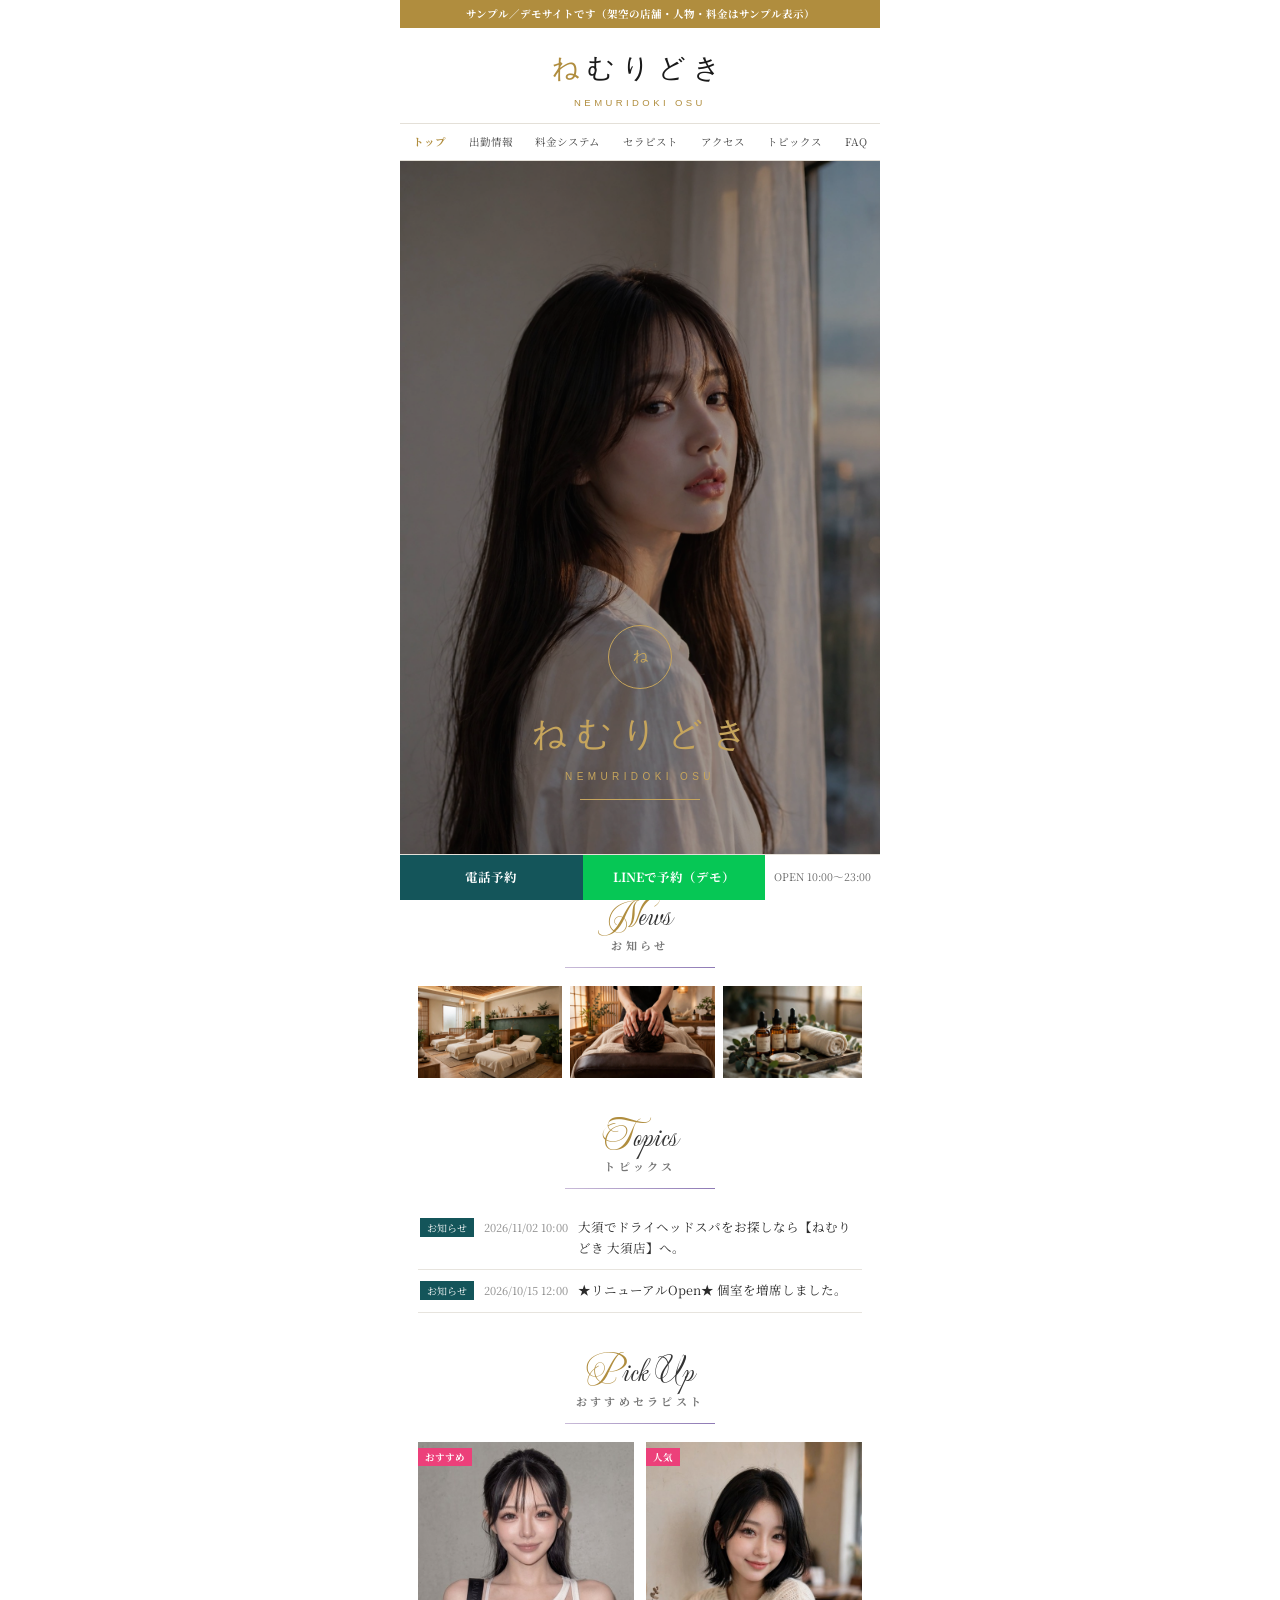
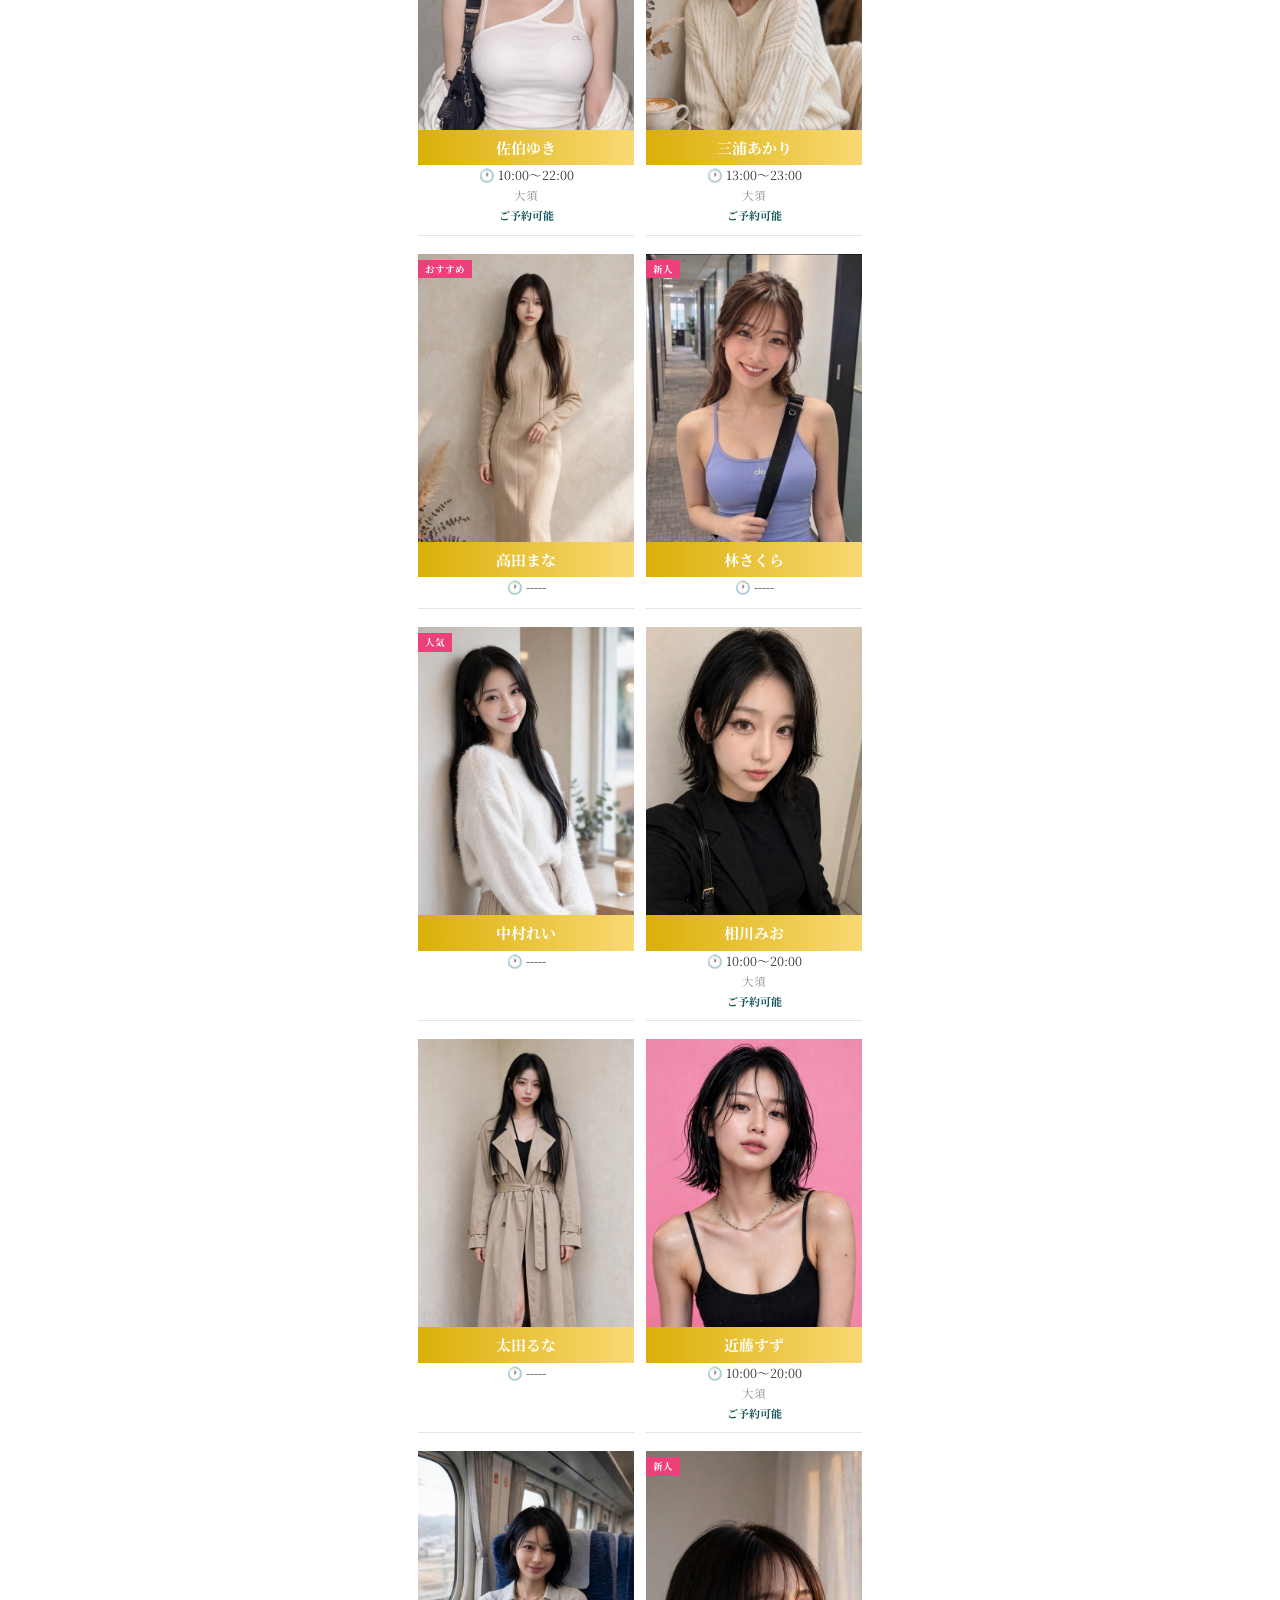
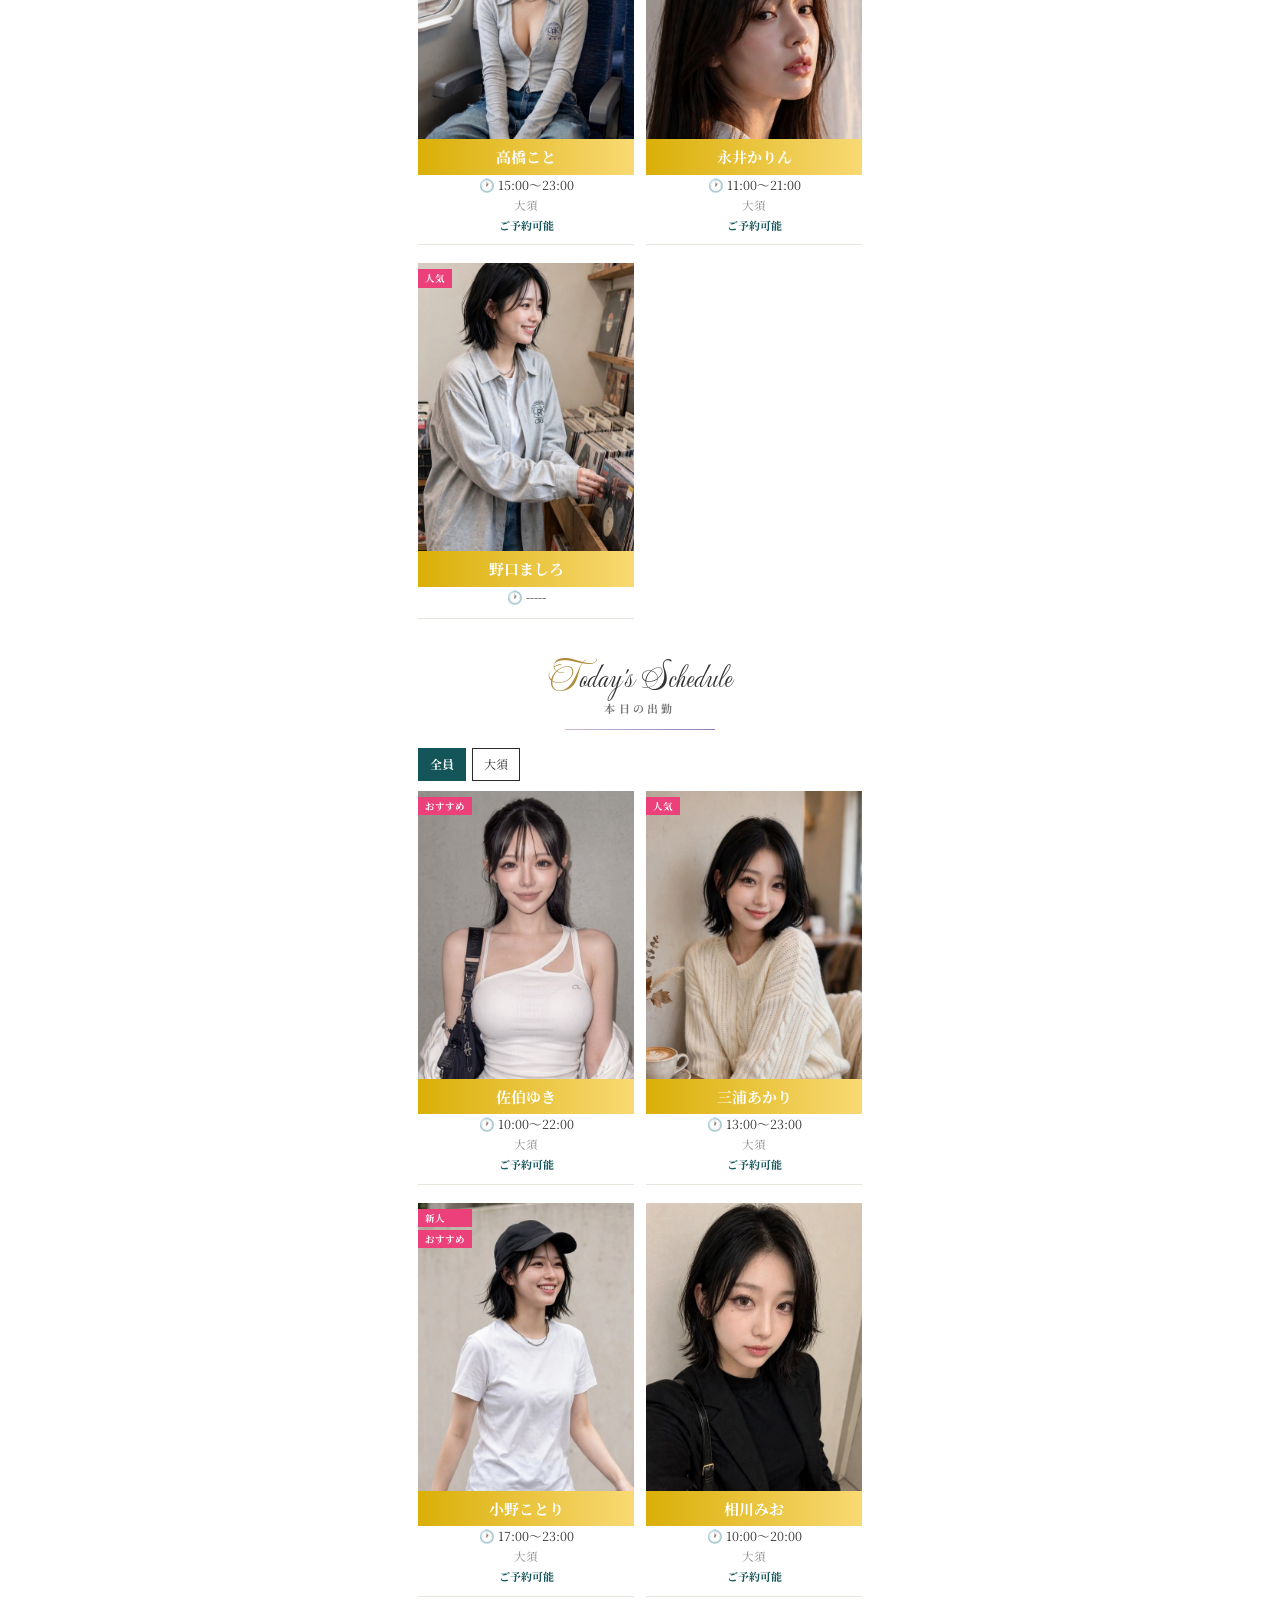
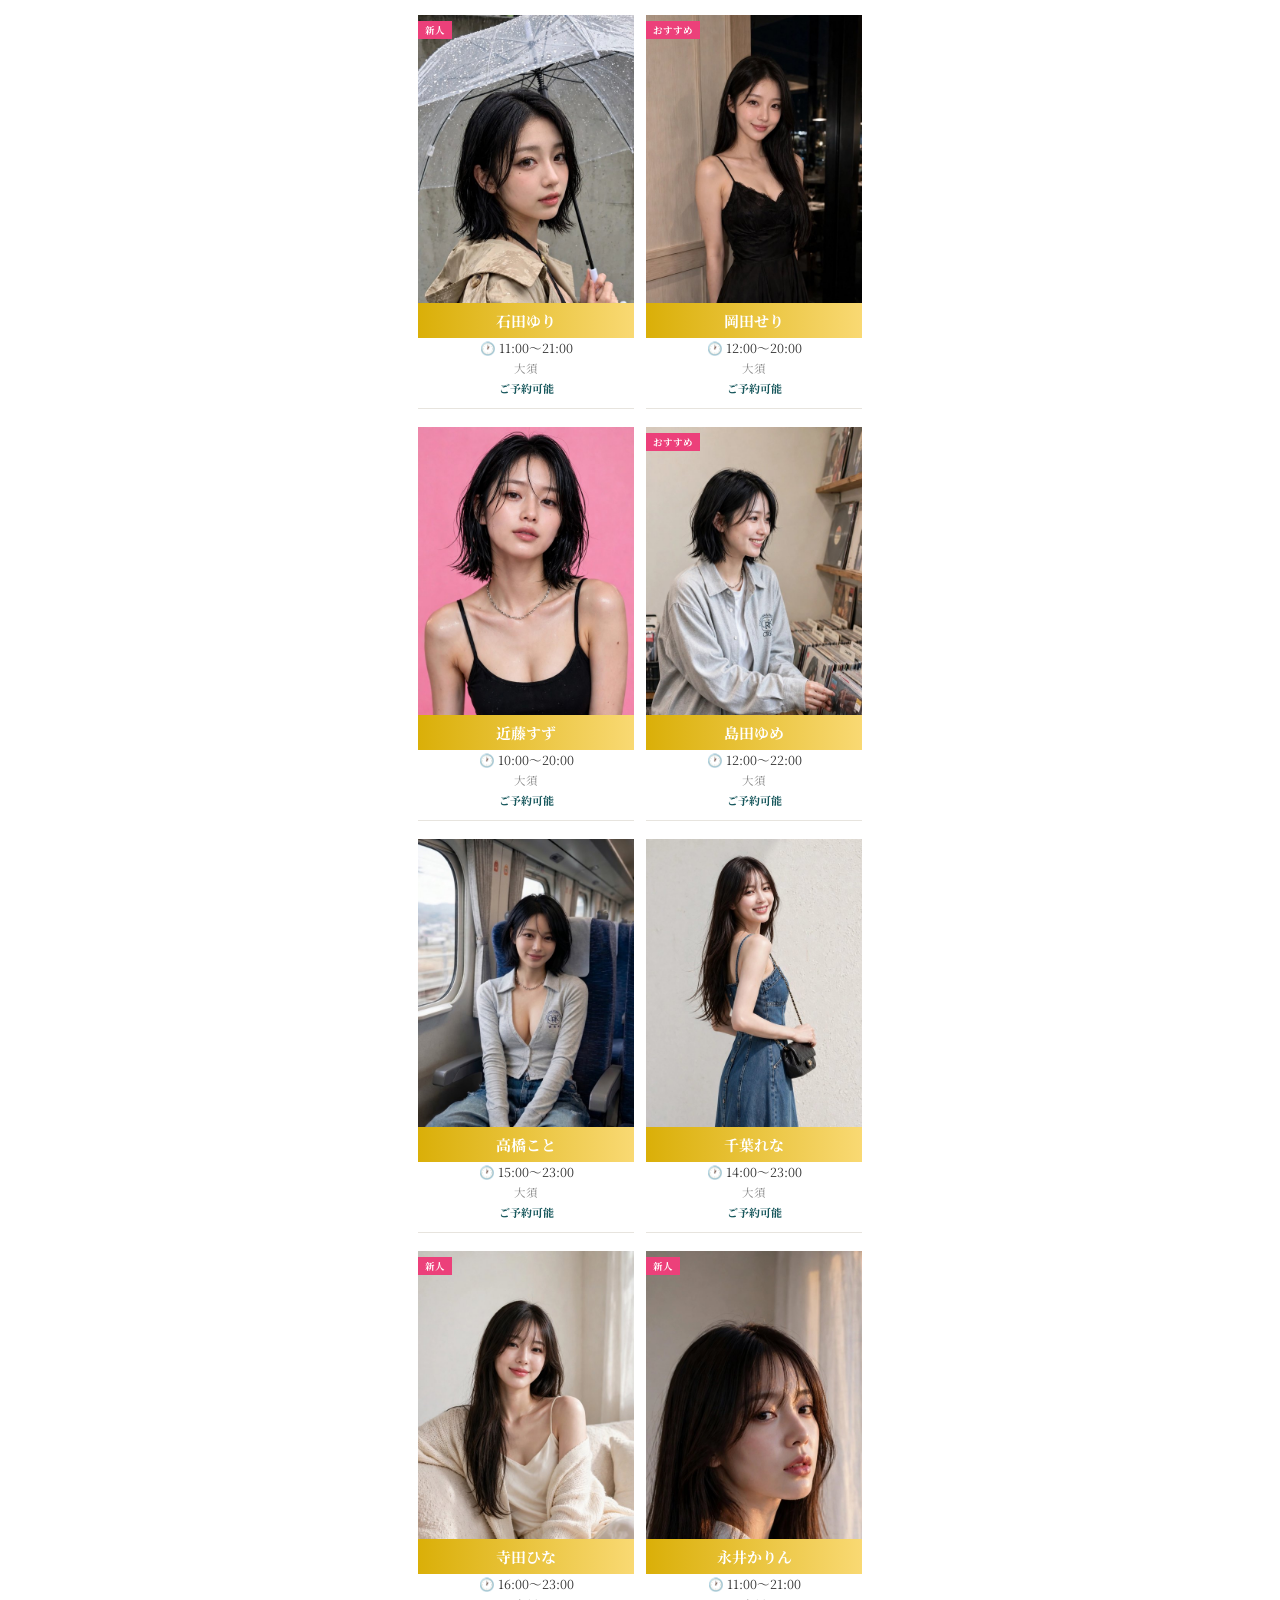
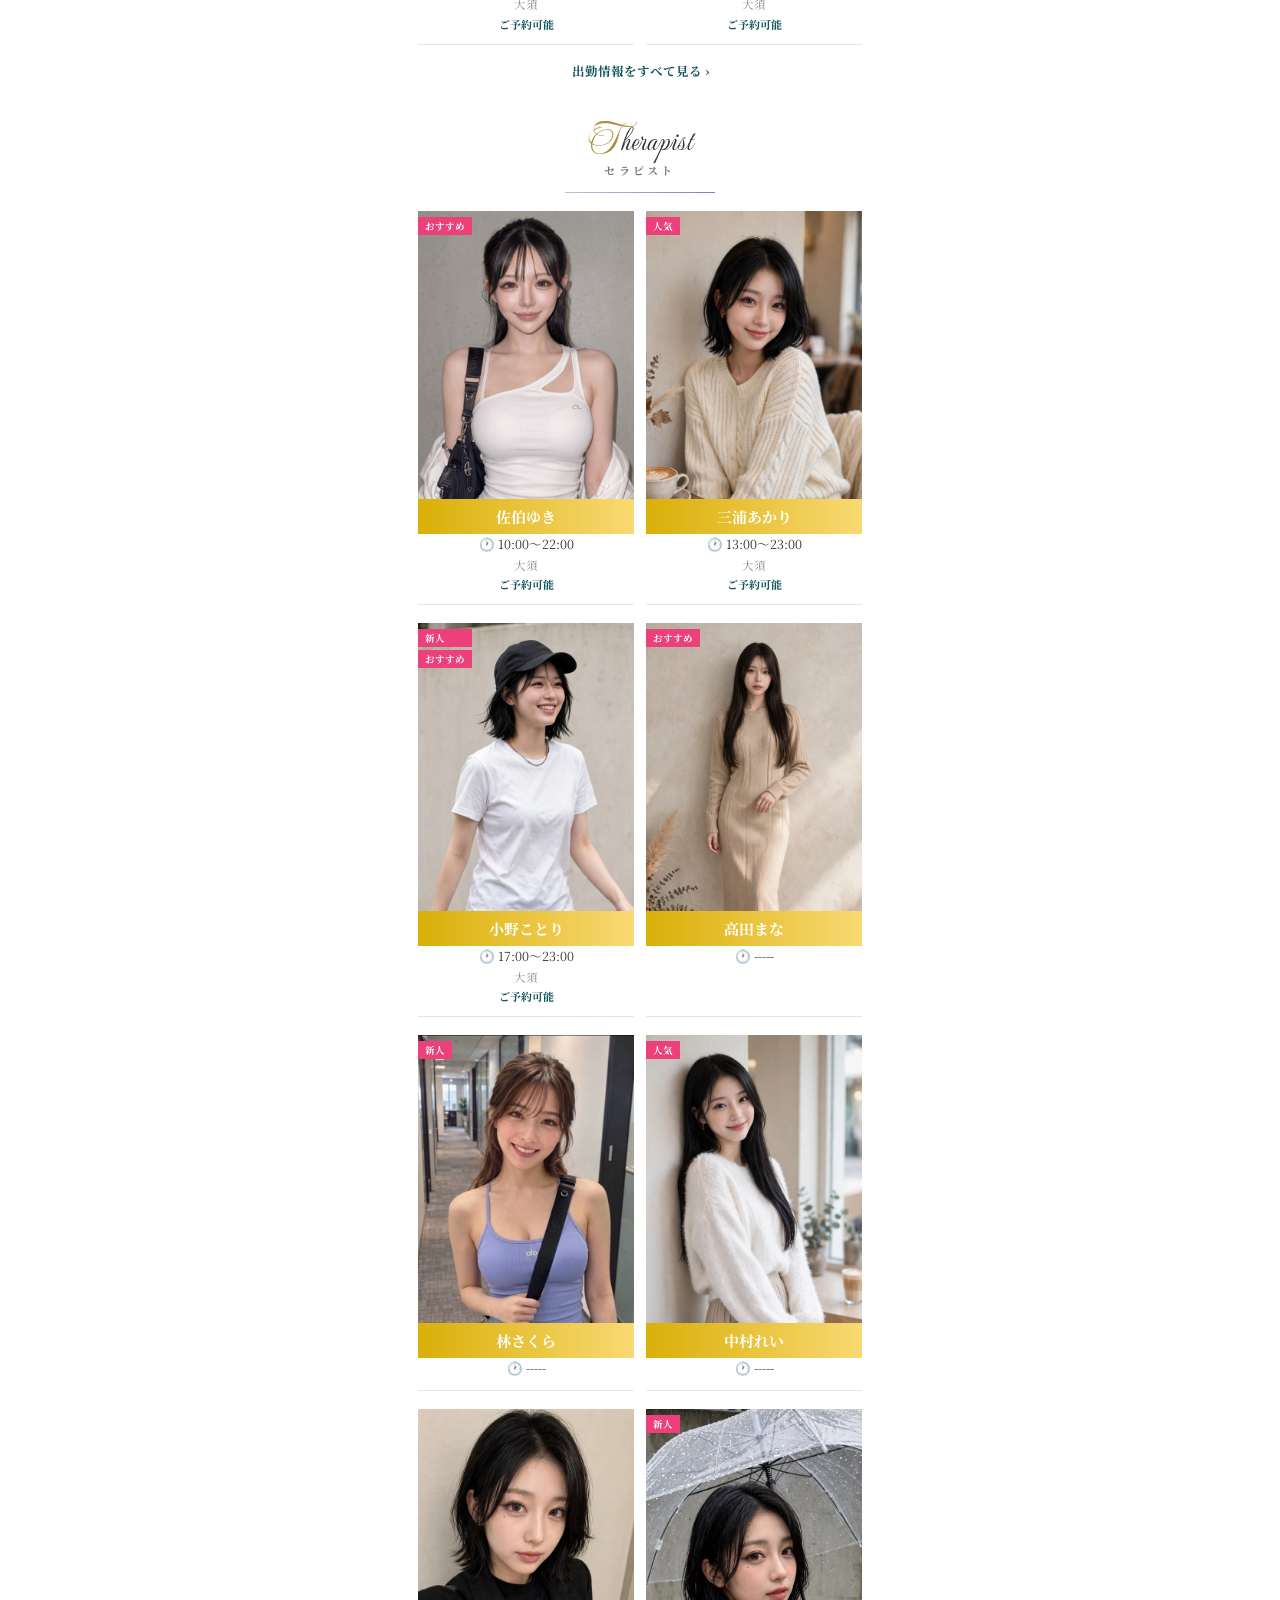
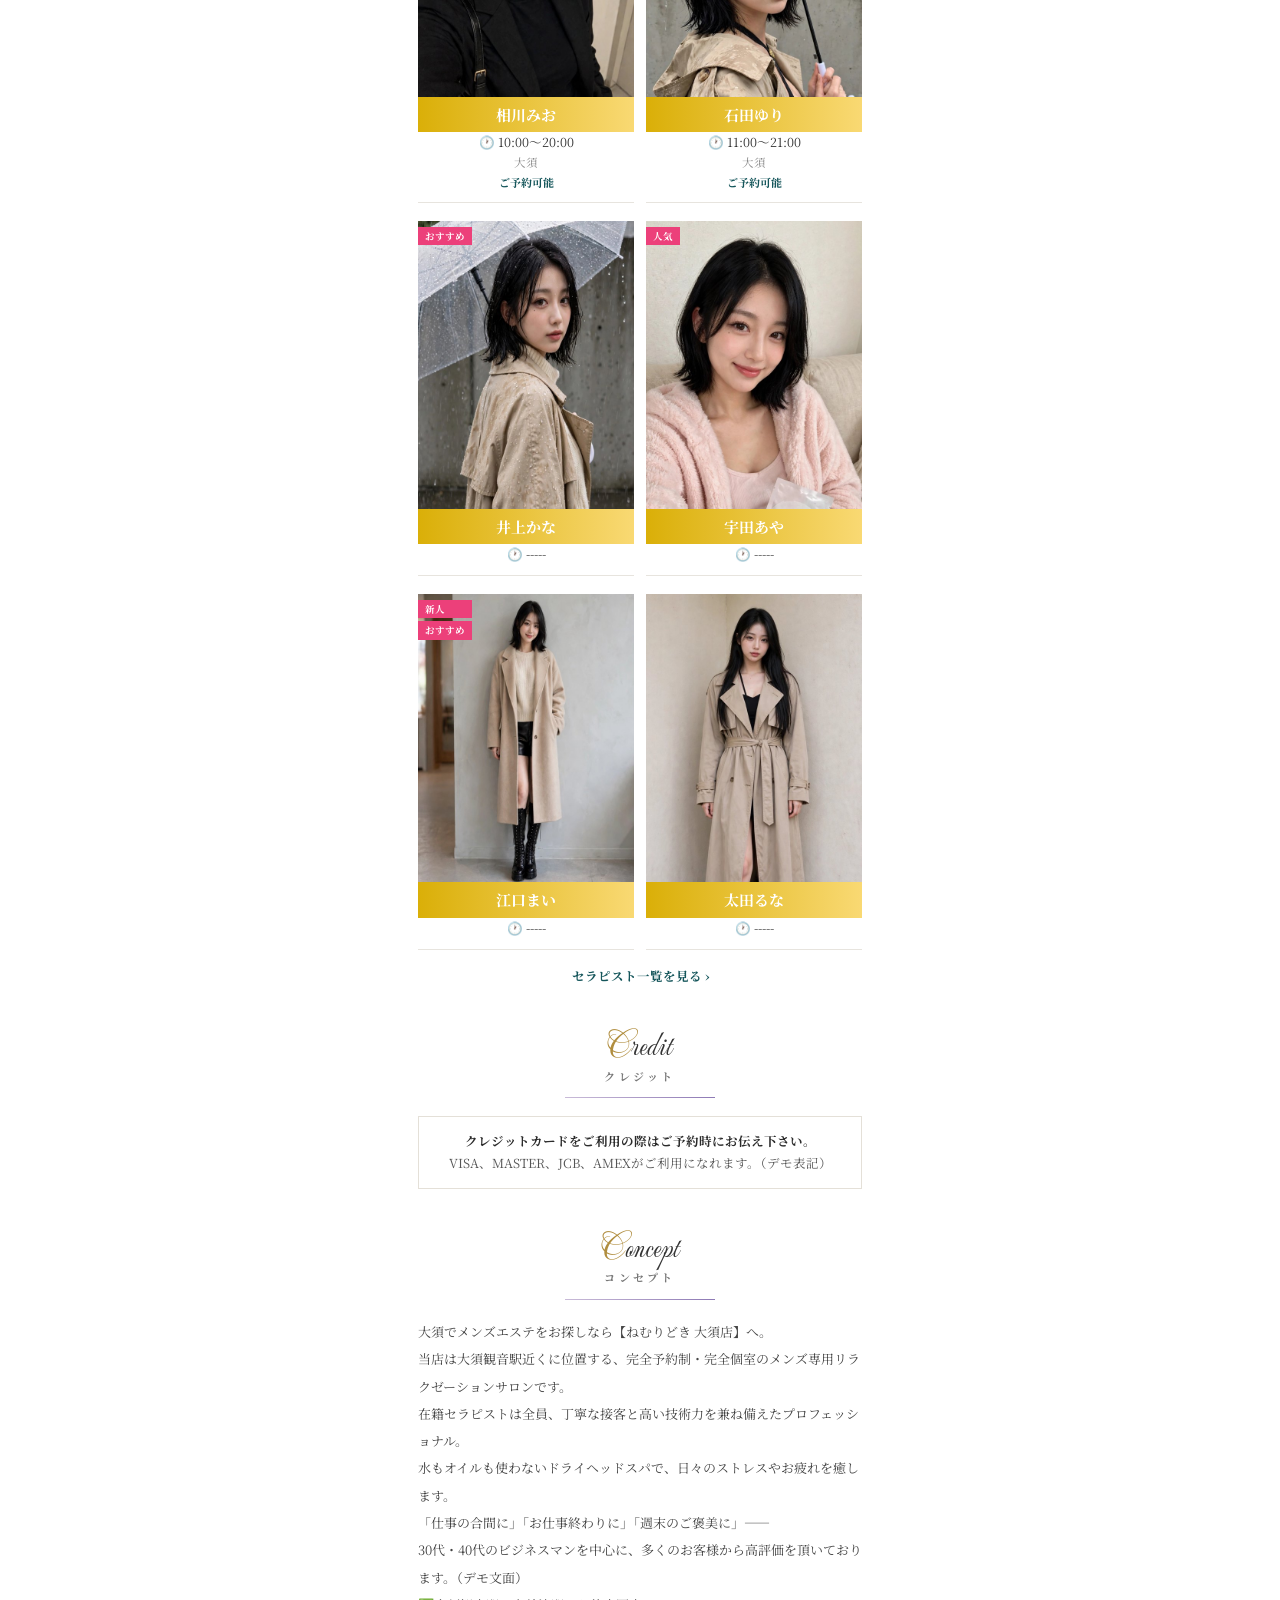
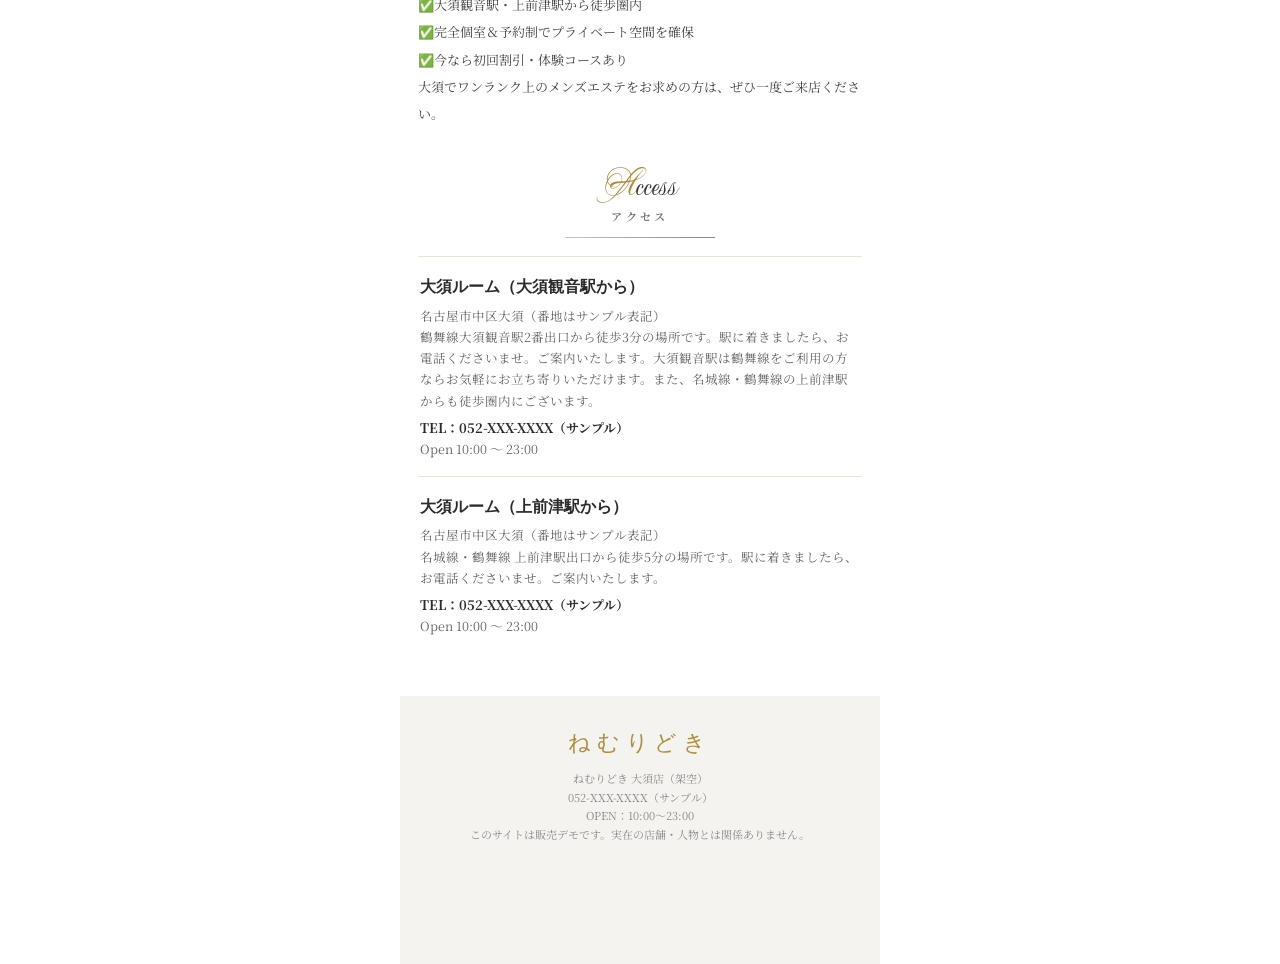
==== commit 26d4b70f: "Preview v3: align page set with goal (access/faq/topics/profile) + check2 fixes (Mincho body, Mea Cu" ====
--- a/index.html
+++ b/index.html
@@ -1,6 +1,6 @@
-<!DOCTYPE html><html lang="ja"><head><meta charset="UTF-8"><meta name="viewport" content="width=device-width,initial-scale=1"><title>大須のメンズエステ【ねむりどき 大須店】完全個室で極上の癒し体験（デモ）</title><link rel="stylesheet" href="style.css"></head><body>
+<!DOCTYPE html><html lang="ja"><head><meta charset="UTF-8"><meta name="viewport" content="width=device-width,initial-scale=1"><title>大須のメンズエステ【ねむりどき 大須店】完全個室で極上の癒し体験（デモ）</title><link rel="stylesheet" href="style.css"><link rel="preconnect" href="https://fonts.googleapis.com"><link href="https://fonts.googleapis.com/css2?family=Mea+Culpa&family=Noto+Serif+JP:wght@400;700&display=swap" rel="stylesheet"></head><body>
 <div class="demo">サンプル／デモサイトです（架空の店舗・人物・料金はサンプル表示）</div><div id="splash"><div class="lg">ねむりどき<small>NEMURIDOKI OSU</small></div></div><header class="top"><div class="logo"><span class="g">ね</span>むりどき<small>NEMURIDOKI OSU</small></div></header>
-<nav class="main"><a href="index.html" class="on">トップ</a><a href="schedule.html" >出勤情報</a><a href="system.html" >料金システム</a><a href="therapist.html" >セラピスト</a><a href="index.html#access" >アクセス</a></nav>
+<nav class="main"><a href="index.html" class="on">トップ</a><a href="schedule.html">出勤情報</a><a href="system.html">料金システム</a><a href="therapist.html">セラピスト</a><a href="access.html">アクセス</a><a href="topics.html">トピックス</a><a href="faq.html">FAQ</a></nav>
 <div class="fv"><img src="img/hero.jpg"><div class="veil"></div><div class="lg"><div class="mark">ね</div><div class="nm">ねむりどき</div><div class="en">NEMURIDOKI OSU</div><div class="rule"></div></div></div>
 <section><h2 class="sec"><span class="en">News</span><span class="ja">お知らせ</span></h2>
 <div class="slider"><img src="img/interior.jpg"><img src="img/treatment.jpg"><img src="img/aroma.jpg"></div></section>
@@ -45,8 +45,8 @@
 <div class="bar"><a href="tel:0520000000">電話予約</a><a class="line" href="#">LINEで予約（デモ）</a><span class="open">OPEN 10:00～23:00</span></div>
 <script src="staff.js"></script>
 <script>
-document.getElementById("pickup").innerHTML=[STAFF[0],STAFF[1],STAFF[5]].map(s=>cardHTML(s)).join("");
+document.getElementById("pickup").innerHTML=STAFF.filter(s=>s.pickup).map(s=>cardHTML(s)).join("");
 document.getElementById("today").innerHTML=STAFF.filter(s=>s.ok).map(s=>cardHTML(s)).join("");
-document.getElementById("therapists").innerHTML=STAFF.slice(0,4).map(s=>cardHTML(s)).join("");
+document.getElementById("therapists").innerHTML=STAFF.slice(0,12).map(s=>cardHTML(s)).join("");
 </script>
 </body></html>
--- a/style.css
+++ b/style.css
@@ -1,5 +1,5 @@
 *{margin:0;padding:0;box-sizing:border-box}
-body{font-family:"Hiragino Kaku Gothic ProN",sans-serif;background:#fff;color:#2B2B2B;max-width:480px;margin:0 auto;line-height:1.7}
+body{font-family:"Noto Serif JP","Hiragino Mincho ProN","Yu Mincho",serif;background:#fff;color:#2B2B2B;max-width:480px;margin:0 auto;line-height:1.7}
 img{display:block;width:100%}
 a{color:inherit}
 .demo{background:#B08D3E;color:#fff;font-size:10.5px;font-weight:700;text-align:center;padding:5px 8px}
@@ -10,7 +10,7 @@
 .logo{font-family:"Hiragino Mincho ProN",serif;font-size:27px;letter-spacing:.26em;color:#1a1a1a}
 .logo .g{color:#B08D3E}
 .logo small{display:block;font-family:"Hiragino Kaku Gothic ProN",sans-serif;font-size:9.5px;letter-spacing:.36em;color:#B08D3E;margin-top:3px}
-nav.main{display:flex;justify-content:space-around;border-top:1px solid #E4E0D8;border-bottom:1px solid #E4E0D8;padding:9px 4px;font-size:11.5px;background:#fff}
+nav.main{display:flex;justify-content:space-around;border-top:1px solid #E4E0D8;border-bottom:1px solid #E4E0D8;padding:9px 2px;font-size:10.5px;background:#fff}
 nav.main a{text-decoration:none;color:#444}
 nav.main a.on{color:#B08D3E;font-weight:700}
 .fv{position:relative}
@@ -27,7 +27,7 @@
 .banner .lg{position:absolute;inset:0;display:flex;align-items:center;justify-content:center;color:#C6A55C;font-family:"Hiragino Mincho ProN",serif;font-size:22px;letter-spacing:.3em}
 section{padding:34px 18px 6px}
 h2.sec{text-align:center;margin-bottom:18px}
-h2.sec .en{font-family:"Great Vibes","Snell Roundhand","Segoe Script",cursive;font-size:34px;font-weight:400;color:#333;display:block;line-height:1.1}
+h2.sec .en{font-family:"Mea Culpa","Snell Roundhand","Segoe Script",cursive;font-size:34px;font-weight:400;color:#333;display:block;line-height:1.1}
 h2.sec .en::first-letter{color:#B08D3E}
 h2.sec .ja{font-size:11px;letter-spacing:.3em;color:#777;display:block;margin-top:2px}
 h2.sec::after{content:"";display:block;width:150px;height:1px;background:linear-gradient(90deg,#C9BBD8,#8E7AB5);margin:12px auto 0}
@@ -37,12 +37,14 @@
 .topic .d{color:#888;font-size:11px;white-space:nowrap}
 .topic .tag{font-size:10px;background:#14555A;color:#fff;padding:1px 7px;white-space:nowrap}
 .grid{display:grid;grid-template-columns:1fr 1fr;gap:18px 12px}
-.card{text-align:center;padding-bottom:10px;border-bottom:1px solid #E7E4DE}
+.card{text-align:center;padding-bottom:10px;border-bottom:1px solid #E7E4DE;display:block;text-decoration:none;color:inherit}
+.card .ph{display:block;position:relative}
+.card .tm,.card .rm,.card .st,.card .pf{display:block}
 .card .ph{position:relative}
 .card .ph img{aspect-ratio:3/4;object-fit:cover;object-position:top}
 .bdg{position:absolute;left:0;display:flex;flex-direction:column;gap:3px;top:6px}
 .bdg i{font-style:normal;background:#EC407A;color:#fff;font-size:9.5px;font-weight:700;padding:1px 7px;text-align:left}
-.card .nm{font-size:15px;font-weight:700;margin-top:8px}
+.card .nm{display:block;font-size:15px;font-weight:700;margin-top:0;padding:5px 2px;color:#fff;background:linear-gradient(90deg,#DAAF08,#F9D973)}
 .card .tm{font-size:12.5px;color:#333}
 .card .rm{font-size:11.5px;color:#888}
 .card .st{font-size:11px;font-weight:700;color:#14555A}
@@ -82,3 +84,16 @@
 .bar a{flex:1;text-align:center;padding:12px 4px;font-size:12.5px;font-weight:700;text-decoration:none;color:#fff;background:#14555A}
 .bar a.line{background:#06C755}
 .bar .open{align-self:center;font-size:10.5px;color:#666;padding:0 9px;white-space:nowrap}
+
+.qa{border-bottom:1px solid #E7E4DE;padding:13px 2px}
+.qa .q{font-weight:700;font-size:14px}
+.qa .q::before{content:"Q. ";color:#B08D3E}
+.qa .a{font-size:12.5px;color:#555;margin-top:5px;line-height:1.9}
+.qa .a::before{content:"A. ";color:#14555A;font-weight:700}
+.mapbox{border:1px solid #E4E0D8;background:#F6F5F3;height:180px;display:flex;align-items:center;justify-content:center;color:#999;font-size:12px;margin-top:10px}
+.prof-hero img{aspect-ratio:3/4;object-fit:cover;object-position:top;max-height:520px}
+.prof-body{padding:18px}
+.prof-body .nm{font-size:20px;font-weight:700;text-align:center;color:#fff;background:linear-gradient(90deg,#DAAF08,#F9D973);padding:7px 2px}
+.prof-body .row{text-align:center;margin-top:10px;font-size:13px}
+.prof-body .pf{font-size:13px;color:#555;line-height:2;margin-top:14px}
+.backlink{display:block;text-align:center;margin-top:18px;color:#14555A;font-weight:700;text-decoration:none;font-size:13px}
